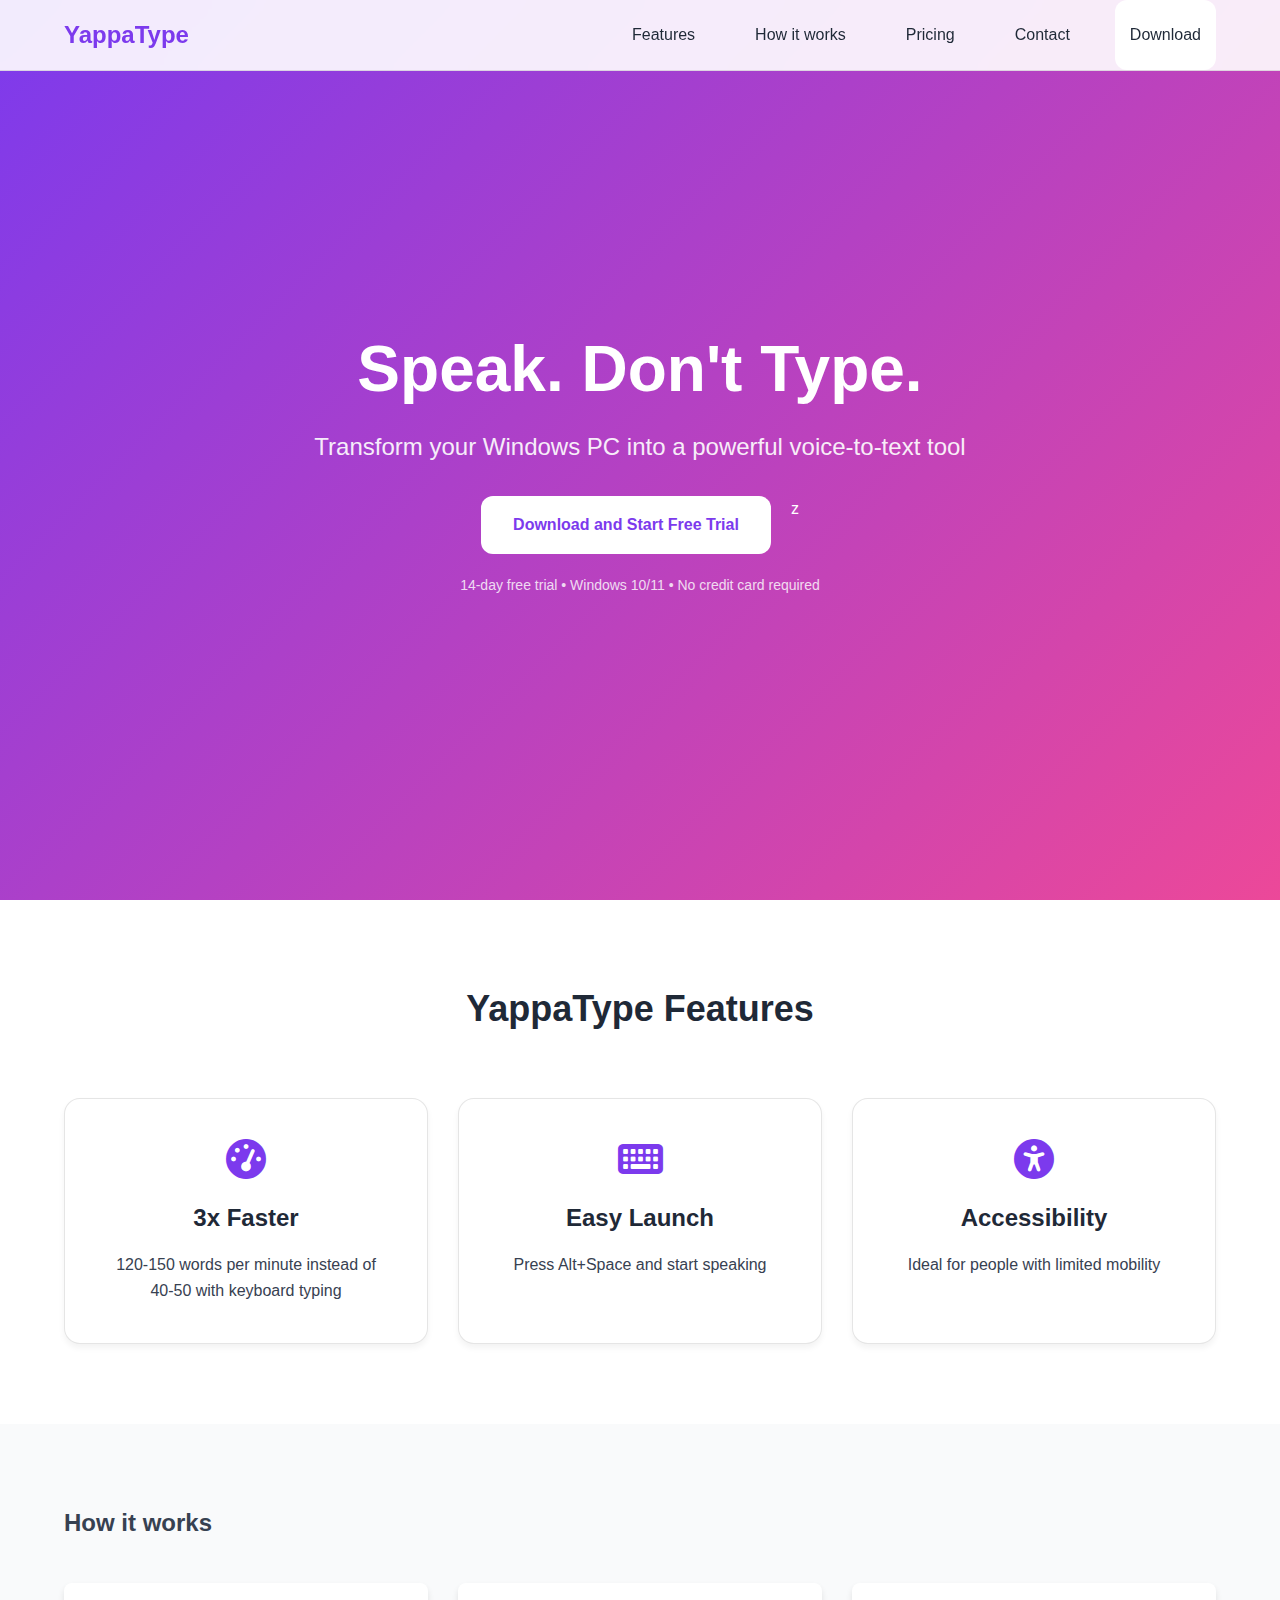
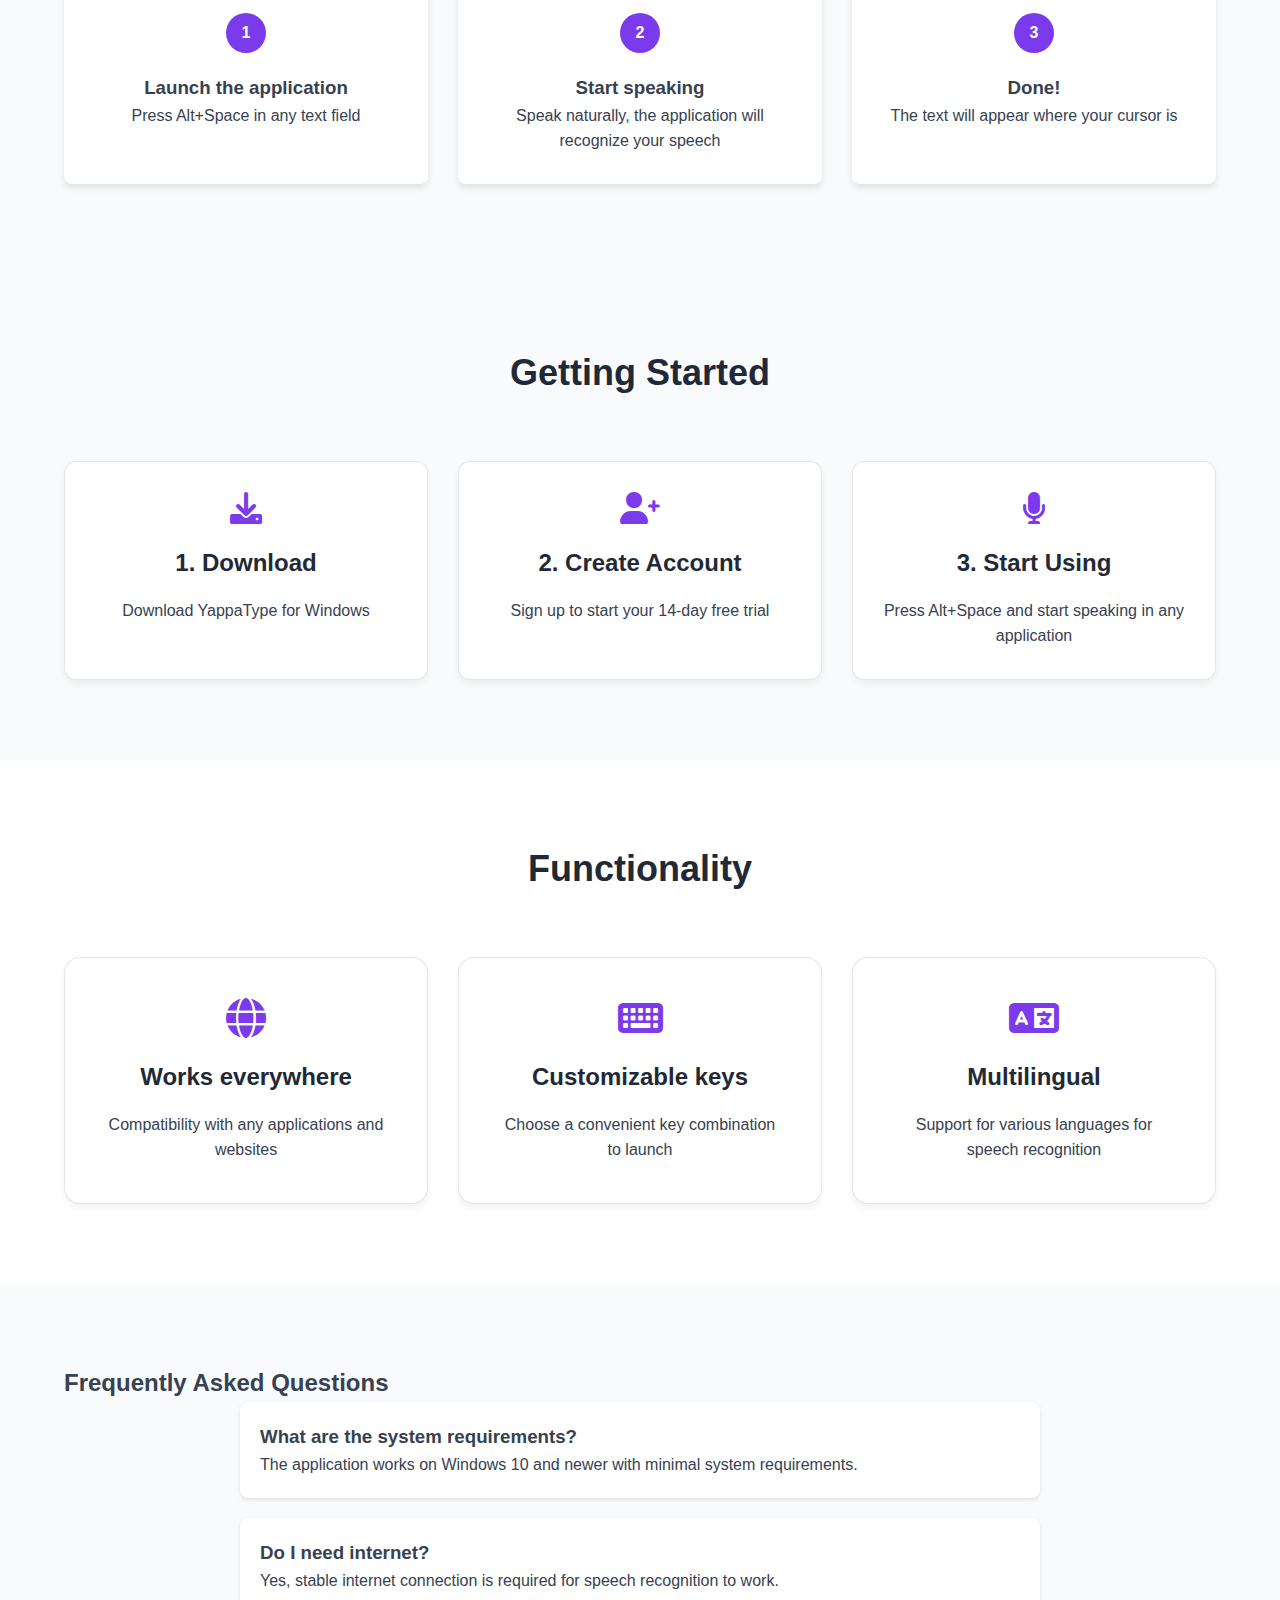
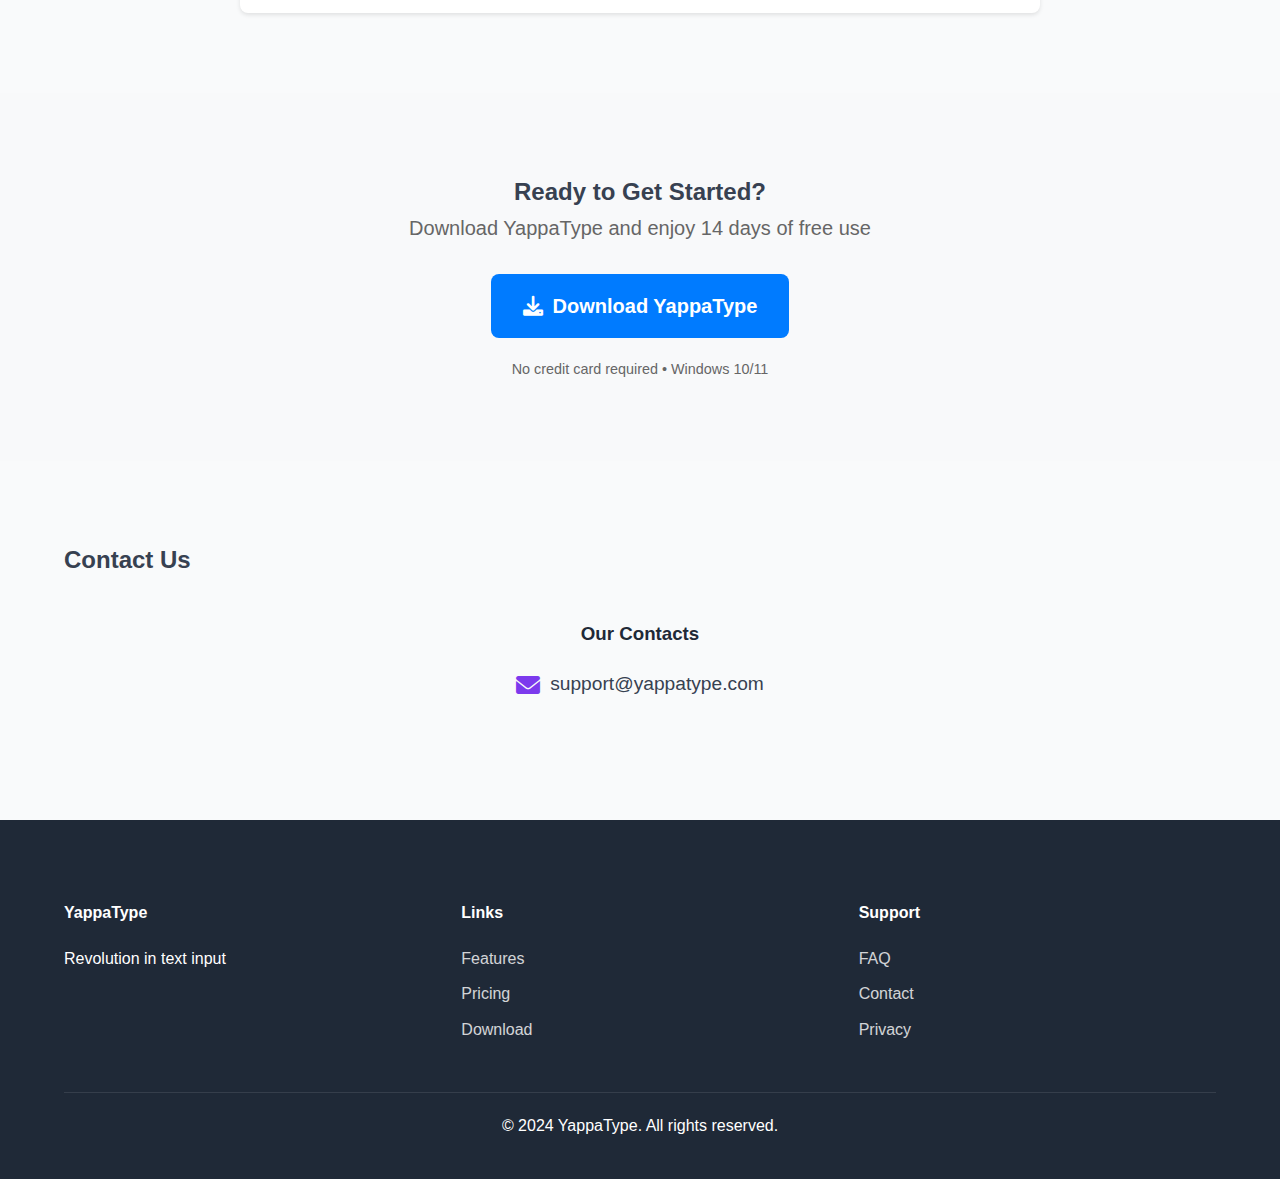
==== index.html @ 6f24e0cc "Добавил форму от mail chimp" ====
<!DOCTYPE html>
<html lang="ru">
<head>
    <meta charset="UTF-8">
    <meta name="viewport" content="width=device-width, initial-scale=1.0">
    <title>YappaType - Voice Text Input</title>
    <!-- Google tag (gtag.js) -->
    <script async src="https://www.googletagmanager.com/gtag/js?id=G-8GGR6K7P19"></script>
    <script>
        window.dataLayer = window.dataLayer || [];
        function gtag(){dataLayer.push(arguments);}
        gtag('js', new Date());

        gtag('config', 'G-8GGR6K7P19');
    </script>
    <!-- Mailchimp script -->
    <script id="mcjs">!function(c,h,i,m,p){m=c.createElement(h),p=c.getElementsByTagName(h)[0],m.async=1,m.src=i,p.parentNode.insertBefore(m,p)}(document,"script","https://chimpstatic.com/mcjs-connected/js/users/4c0f4b8046c5442b2335c4db5/1e502bd6ca6604b27fe45645d.js");</script>
    <link rel="stylesheet" href="styles/main.css">
    <link rel="stylesheet" href="https://cdnjs.cloudflare.com/ajax/libs/font-awesome/6.0.0/css/all.min.css">
</head>
<body>
    <!-- Навигация -->
    <nav class="navbar">
        <div class="container">
            <div class="logo">YappaType</div>
            <ul class="nav-links">
                <li><a href="#features">Features</a></li>
                <li><a href="#how-it-works">How it works</a></li>
                <li><a href="#pricing">Pricing</a></li>
                <li><a href="#contact">Contact</a></li>
                <li><a href="#download" class="btn-primary nav-download">Download</a></li>
            </ul>
        </div>
    </nav>

    <!-- Главный экран -->
    <header class="hero">
        <div class="container">
            <div class="hero-content">
                <h1>Speak. Don't Type.</h1>
                <p class="hero-subtitle">Transform your Windows PC into a powerful voice-to-text tool</p>
                <div class="hero-buttons">
                    <a href="#download" class="btn-primary">Download and Start Free Trial</a>z
                </div>
                <p class="hero-note">14-day free trial • Windows 10/11 • No credit card required</p>
            </div>
        </div>
    </header>

    <!-- Секция преимуществ -->
    <section id="features" class="features">
        <div class="container">
            <h2>YappaType Features</h2>
            <div class="features-grid">
                <div class="feature-card">
                    <i class="fas fa-tachometer-alt"></i>
                    <h3>3x Faster</h3>
                    <p>120-150 words per minute instead of 40-50 with keyboard typing</p>
                </div>
                <div class="feature-card">
                    <i class="fas fa-keyboard"></i>
                    <h3>Easy Launch</h3>
                    <p>Press Alt+Space and start speaking</p>
                </div>
                <div class="feature-card">
                    <i class="fas fa-universal-access"></i>
                    <h3>Accessibility</h3>
                    <p>Ideal for people with limited mobility</p>
                </div>
            </div>
        </div>
    </section>

    <!-- Как это работает -->
    <section id="how-it-works" class="how-it-works">
        <div class="container">
            <h2>How it works</h2>
            <div class="steps-container">
                <div class="step">
                    <div class="step-number">1</div>
                    <h3>Launch the application</h3>
                    <p>Press Alt+Space in any text field</p>
                </div>
                <div class="step">
                    <div class="step-number">2</div>
                    <h3>Start speaking</h3>
                    <p>Speak naturally, the application will recognize your speech</p>
                </div>
                <div class="step">
                    <div class="step-number">3</div>
                    <h3>Done!</h3>
                    <p>The text will appear where your cursor is</p>
                </div>
            </div>
        </div>
    </section>

    <!-- Добавляем после секции How it works -->
    <section id="installation" class="installation">
        <div class="container">
            <h2>Getting Started</h2>
            <div class="installation-steps">
                <div class="installation-step">
                    <i class="fas fa-download"></i>
                    <h3>1. Download</h3>
                    <p>Download YappaType for Windows</p>
                </div>
                <div class="installation-step">
                    <i class="fas fa-user-plus"></i>
                    <h3>2. Create Account</h3>
                    <p>Sign up to start your 14-day free trial</p>
                </div>
                <div class="installation-step">
                    <i class="fas fa-microphone"></i>
                    <h3>3. Start Using</h3>
                    <p>Press Alt+Space and start speaking in any application</p>
                </div>
            </div>
        </div>
    </section>

    <!-- Функциональность -->
    <section id="functionality" class="functionality">
        <div class="container">
            <h2>Functionality</h2>
            <div class="features-grid">
                <div class="feature-card">
                    <i class="fas fa-globe"></i>
                    <h3>Works everywhere</h3>
                    <p>Compatibility with any applications and websites</p>
                </div>
                <div class="feature-card">
                    <i class="fas fa-keyboard"></i>
                    <h3>Customizable keys</h3>
                    <p>Choose a convenient key combination to launch</p>
                </div>
                <div class="feature-card">
                    <i class="fas fa-language"></i>
                    <h3>Multilingual</h3>
                    <p>Support for various languages for speech recognition</p>
                </div>
            </div>
        </div>
    </section>

    <!-- FAQ -->
    <section id="faq" class="faq">
        <div class="container">
            <h2>Frequently Asked Questions</h2>
            <div class="faq-grid">
                <div class="faq-item">
                    <h3>What are the system requirements?</h3>
                    <p>The application works on Windows 10 and newer with minimal system requirements.</p>
                </div>
                <div class="faq-item">
                    <h3>Do I need internet?</h3>
                    <p>Yes, stable internet connection is required for speech recognition to work.</p>
                </div>
                <!-- Добавьте больше вопросов -->
            </div>
        </div>
    </section>

    <!-- Убираем секцию pricing и заменяем на download -->
    <section id="download" class="download">
        <div class="container">
            <h2>Ready to Get Started?</h2>
            <div class="download-content">
                <p class="download-description">Download YappaType and enjoy 14 days of free use</p>
                <a href="#download" class="btn-download">
                    <i class="fas fa-download"></i>
                    Download YappaType
                </a>
                <p class="download-note">No credit card required • Windows 10/11</p>
            </div>
        </div>
    </section>

    <!-- Контакты -->
    <section id="contact" class="contact">
        <div class="container">
            <h2>Contact Us</h2>
                <div class="contact-info">
                    <h3>Our Contacts</h3>
                    <p><i class="fas fa-envelope"></i> support@yappatype.com</p>
            </div>
        </div>
    </section>

    <!-- Footer -->
    <footer class="footer">
        <div class="container">
            <div class="footer-grid">
                <div class="footer-col">
                    <h4>YappaType</h4>
                    <p>Revolution in text input</p>
                </div>
                <div class="footer-col">
                    <h4>Links</h4>
                    <ul>
                        <li><a href="#features">Features</a></li>
                        <li><a href="#pricing">Pricing</a></li>
                        <li><a href="#download">Download</a></li>
                    </ul>
                </div>
                <div class="footer-col">
                    <h4>Support</h4>
                    <ul>
                        <li><a href="#faq">FAQ</a></li>
                        <li><a href="#contact">Contact</a></li>
                        <li><a href="#privacy">Privacy</a></li>
                    </ul>
                </div>
            </div>
            <div class="footer-bottom">
                <p>&copy; 2024 YappaType. All rights reserved.</p>
            </div>
        </div>
    </footer>

    <!-- Добавляем перед закрывающим тегом body -->
    <script src="js/main.js"></script>
</body>
</html>
---- styles/main.css ----
:root {
    --primary-color: #7C3AED;
    --secondary-color: #1F2937;
    --accent-color: #EC4899;
    --text-color: #374151;
    --light-gray: #F9FAFB;
    --white: #FFFFFF;
    --gradient: linear-gradient(135deg, #7C3AED 0%, #EC4899 100%);
}

* {
    margin: 0;
    padding: 0;
    box-sizing: border-box;
}

body {
    font-family: 'Inter', sans-serif;
    line-height: 1.6;
    color: var(--text-color);
    overflow-x: hidden;
    width: 100%;
    max-width: 100%;
    margin: 0;
    padding: 0;
}

.container {
    max-width: 1200px;
    margin: 0 auto;
    padding: 0 24px;
}

/* Навигация */
.navbar {
    background: rgba(255, 255, 255, 0.9);
    backdrop-filter: blur(10px);
    border-bottom: 1px solid rgba(0,0,0,0.1);
    position: fixed;
    width: 100%;
    top: 0;
    z-index: 1000;
}

.navbar .container {
    display: flex;
    justify-content: space-between;
    align-items: center;
    height: 70px;
}

.logo {
    font-size: 24px;
    font-weight: bold;
    color: var(--primary-color);
}

.nav-links {
    display: flex;
    list-style: none;
    gap: 30px;
}

.nav-links a {
    text-decoration: none;
    color: var(--secondary-color);
    font-weight: 500;
    transition: color 0.3s ease;
    display: flex;
    align-items: center;
    height: 70px;
    padding: 0 15px;
}

.nav-links a:hover {
    color: var(--primary-color);
}

/* Главный экран */
.hero {
    padding: 0;
    min-height: 100vh;
    display: flex;
    align-items: center;
    justify-content: center;
    background: var(--gradient);
    color: var(--white);
    position: relative;
    overflow: hidden;
    width: 100%;
}

.hero::before {
    content: '';
    position: absolute;
    top: 0;
    left: 0;
    right: 0;
    bottom: 0;
    background: url('pattern.svg') repeat;
    opacity: 0.1;
}

.hero .container {
    display: flex;
    flex-direction: column;
    align-items: center;
    justify-content: center;
    text-align: center;
    max-width: 800px;
    height: 100vh;
    padding-top: 70px;
}

.hero-content {
    width: 100%;
    margin-bottom: 40px;
}

.hero-content h1 {
    font-size: 64px;
    line-height: 1.1;
    margin-bottom: 24px;
    font-weight: 800;
    color: var(--white);
}

.hero-subtitle {
    font-size: 24px;
    color: var(--white);
    margin-bottom: 30px;
    opacity: 0.9;
}

.hero-image {
    display: none;
}

.hero-buttons {
    display: flex;
    justify-content: center;
    gap: 20px;
}

/* Кнопки */
.btn-primary, .btn-secondary {
    display: inline-block;
    padding: 12px 24px;
    border-radius: 6px;
    text-decoration: none;
    font-weight: 600;
    transition: transform 0.3s ease;
}

.btn-primary {
    background: var(--white);
    color: var(--primary-color);
    padding: 16px 32px;
    border-radius: 12px;
    font-weight: 600;
    transition: all 0.3s ease;
    border: none;
}

.btn-secondary {
    background: var(--white);
    color: var(--primary-color);
    border: 2px solid var(--primary-color);
}

.btn-primary:hover, .btn-secondary:hover {
    transform: translateY(-2px);
    box-shadow: 0 8px 16px rgba(255, 255, 255, 0.2);
}

/* Общие стили для секций с иконками */
.features,
.functionality,
.installation {
    padding: 80px 0;
    background: var(--white);
}

.features h2,
.functionality h2,
.installation h2 {
    text-align: center;
    font-size: 36px;
    margin-bottom: 60px;
    color: var(--secondary-color);
}

/* Общие стили для сеток с карточками */
.features-grid,
.installation-steps {
    display: grid;
    grid-template-columns: repeat(auto-fit, minmax(300px, 1fr));
    gap: 30px;
}

/* Общие стили для карточек */
.feature-card,
.installation-step {
    padding: 40px;
    background: var(--white);
    border-radius: 16px;
    box-shadow: 0 4px 6px rgba(0,0,0,0.05);
    transition: all 0.3s ease;
    border: 1px solid rgba(0,0,0,0.1);
    text-align: center;
}

.feature-card:hover,
.installation-step:hover {
    transform: translateY(-5px);
    box-shadow: 0 12px 24px rgba(0,0,0,0.1);
}

/* Общие стили для иконок */
.feature-card i,
.installation-step i {
    font-size: 40px;
    color: var(--primary-color);
    margin-bottom: 20px;
}

/* Общие стили для заголовков в карточках */
.feature-card h3,
.installation-step h3 {
    font-size: 24px;
    margin-bottom: 15px;
    color: var(--secondary-color);
}

/* Общие стили для текста в карточках */
.feature-card p,
.installation-step p {
    color: var(--text-color);
    line-height: 1.6;
}

/* Как это работает */
.how-it-works {
    padding: 80px 0;
    background: var(--light-gray);
}

.steps-container {
    display: grid;
    grid-template-columns: repeat(auto-fit, minmax(250px, 1fr));
    gap: 30px;
    margin-top: 40px;
}

.step {
    text-align: center;
    padding: 30px;
    background: var(--white);
    border-radius: 8px;
    box-shadow: 0 4px 6px rgba(0,0,0,0.1);
}

.step-number {
    width: 40px;
    height: 40px;
    background: var(--primary-color);
    color: var(--white);
    border-radius: 50%;
    display: flex;
    align-items: center;
    justify-content: center;
    margin: 0 auto 20px;
    font-weight: bold;
}

/* Отзывы */
.testimonials {
    padding: 80px 0;
    background: var(--white);
}

.testimonials-grid {
    display: grid;
    grid-template-columns: repeat(auto-fit, minmax(300px, 1fr));
    gap: 30px;
}

.testimonial-card {
    padding: 30px;
    background: var(--light-gray);
    border-radius: 8px;
    position: relative;
}

.quote {
    font-size: 60px;
    color: var(--primary-color);
    position: absolute;
    top: 10px;
    left: 20px;
    opacity: 0.2;
}

.author {
    display: flex;
    align-items: center;
    margin-top: 20px;
}

.author img {
    width: 50px;
    height: 50px;
    border-radius: 50%;
    margin-right: 15px;
}

/* FAQ */
.faq {
    padding: 80px 0;
    background: var(--light-gray);
}

.faq-grid {
    display: grid;
    gap: 20px;
    max-width: 800px;
    margin: 0 auto;
}

.faq-item {
    background: var(--white);
    padding: 20px;
    border-radius: 8px;
    box-shadow: 0 2px 4px rgba(0,0,0,0.1);
}

/* Цены */
.pricing {
    padding: 80px 0;
    background: var(--white);
}

.pricing-grid {
    display: grid;
    grid-template-columns: repeat(auto-fit, minmax(300px, 1fr));
    gap: 30px;
    margin-top: 40px;
}

.pricing-single {
    max-width: 500px;
    margin: 0 auto;
    padding: 20px;
}

.pricing-card {
    position: relative;
    background: var(--white);
    border-radius: 16px;
    padding: 48px;
    border: 1px solid rgba(0,0,0,0.1);
    display: flex;
    flex-direction: column;
    align-items: center;
    text-align: center;
}

.trial-badge {
    position: absolute;
    top: -15px;
    left: 50%;
    transform: translateX(-50%);
    background: var(--accent-color);
    color: white;
    padding: 8px 16px;
    border-radius: 20px;
    font-weight: 600;
    font-size: 14px;
    white-space: nowrap;
}

.trial-note {
    margin-top: 15px;
    font-size: 14px;
    color: var(--text-color);
    opacity: 0.8;
}

.pricing-card ul {
    list-style: none;
    margin: 20px 0;
    padding: 0;
    text-align: left;
    width: 100%;
}

.pricing-card ul li {
    margin-bottom: 15px;
    display: flex;
    align-items: center;
    gap: 10px;
}

.pricing-card ul li i {
    color: var(--primary-color);
}

.pricing-card.featured ul li i {
    color: var(--white);
}

.price {
    font-size: 48px;
    font-weight: bold;
    color: var(--primary-color);
    margin: 20px 0;
    display: flex;
    align-items: flex-start;
    gap: 4px;
}

.price span {
    font-size: 20px;
    opacity: 0.8;
}

.pricing-card.featured .price {
    color: var(--white);
}

/* Контакты */
.contact {
    padding: 80px 0;
    background: var(--light-gray);
}

.contact-info {
    text-align: center;
    padding: 40px;
    max-width: 600px;
    margin: 0 auto;
}

.contact-info h3 {
    margin-bottom: 20px;
    color: var(--secondary-color);
}

.contact-info p {
    display: flex;
    align-items: center;
    justify-content: center;
    gap: 10px;
    font-size: 1.2rem;
}

.contact-info i {
    color: var(--primary-color);
    font-size: 24px;
}

/* Footer */
.footer {
    background: var(--secondary-color);
    color: var(--white);
    padding: 80px 0 40px;
}

.footer-grid {
    display: grid;
    grid-template-columns: repeat(auto-fit, minmax(200px, 1fr));
    gap: 40px;
    margin-bottom: 40px;
}

.footer-col h4 {
    margin-bottom: 20px;
}

.footer-col ul {
    list-style: none;
}

.footer-col ul li {
    margin-bottom: 10px;
}

.footer-col a {
    color: var(--white);
    text-decoration: none;
    opacity: 0.8;
    transition: opacity 0.3s ease;
}

.footer-col a:hover {
    opacity: 1;
}

.footer-bottom {
    text-align: center;
    padding-top: 20px;
    border-top: 1px solid rgba(255,255,255,0.1);
}

/* Медиа запросы для адаптивности */
@media (max-width: 768px) {
    .nav-links {
        display: none;
    }
    
    .hero .container {
        grid-template-columns: 1fr;
        text-align: center;
    }
    
    .contact-grid {
        grid-template-columns: 1fr;
    }
} 

/* Добавляем стили для модального окна */
.modal {
    display: none;
    position: fixed;
    top: 0;
    left: 0;
    width: 100%;
    height: 100%;
    background: rgba(0, 0, 0, 0.8);
    justify-content: center;
    align-items: center;
    z-index: 1100;
}

.modal-content {
    background: var(--white);
    padding: 20px;
    border-radius: 12px;
    position: relative;
    width: 90%;
    max-width: 800px;
}

.video-container {
    position: relative;
    padding-bottom: 56.25%; /* 16:9 */
    height: 0;
    overflow: hidden;
}

.video-container iframe {
    position: absolute;
    top: 0;
    left: 0;
    width: 100%;
    height: 100%;
}

.close-modal {
    position: absolute;
    right: 10px;
    top: 5px;
    font-size: 30px;
    cursor: pointer;
    color: var(--text-color);
}

/* Обновляем стили для кнопки демо */
.btn-demo {
    background: rgba(255, 255, 255, 0.1);
    border: 2px solid var(--white);
    color: var(--white);
}

.btn-demo:hover {
    background: var(--white);
    color: var(--primary-color);
}

/* Добавляем новую секцию для процесса установки */
.installation {
    padding: 80px 0;
    background: var(--light-gray);
}

.installation-steps {
    display: grid;
    grid-template-columns: repeat(auto-fit, minmax(250px, 1fr));
    gap: 30px;
    margin-top: 40px;
}

.installation-step {
    background: var(--white);
    padding: 30px;
    border-radius: 12px;
    text-align: center;
    box-shadow: 0 4px 6px rgba(0,0,0,0.05);
}

.installation-step i {
    font-size: 32px;
    color: var(--primary-color);
    margin-bottom: 20px;
}

.hero-note {
    margin-top: 20px;
    font-size: 14px;
    opacity: 0.8;
    color: var(--white);
}

.download {
    padding: 80px 0;
    text-align: center;
    background-color: #f8f9fa;
}

.download-content {
    max-width: 600px;
    margin: 0 auto;
}

.download-description {
    font-size: 1.25rem;
    margin-bottom: 30px;
    color: #666;
}

.btn-download {
    display: inline-flex;
    align-items: center;
    gap: 10px;
    padding: 16px 32px;
    font-size: 1.25rem;
    font-weight: 600;
    color: #fff;
    background-color: #007bff;
    border-radius: 8px;
    text-decoration: none;
    transition: background-color 0.3s ease;
}

.btn-download:hover {
    background-color: #0056b3;
}

.download-note {
    margin-top: 20px;
    color: #666;
    font-size: 0.9rem;
}
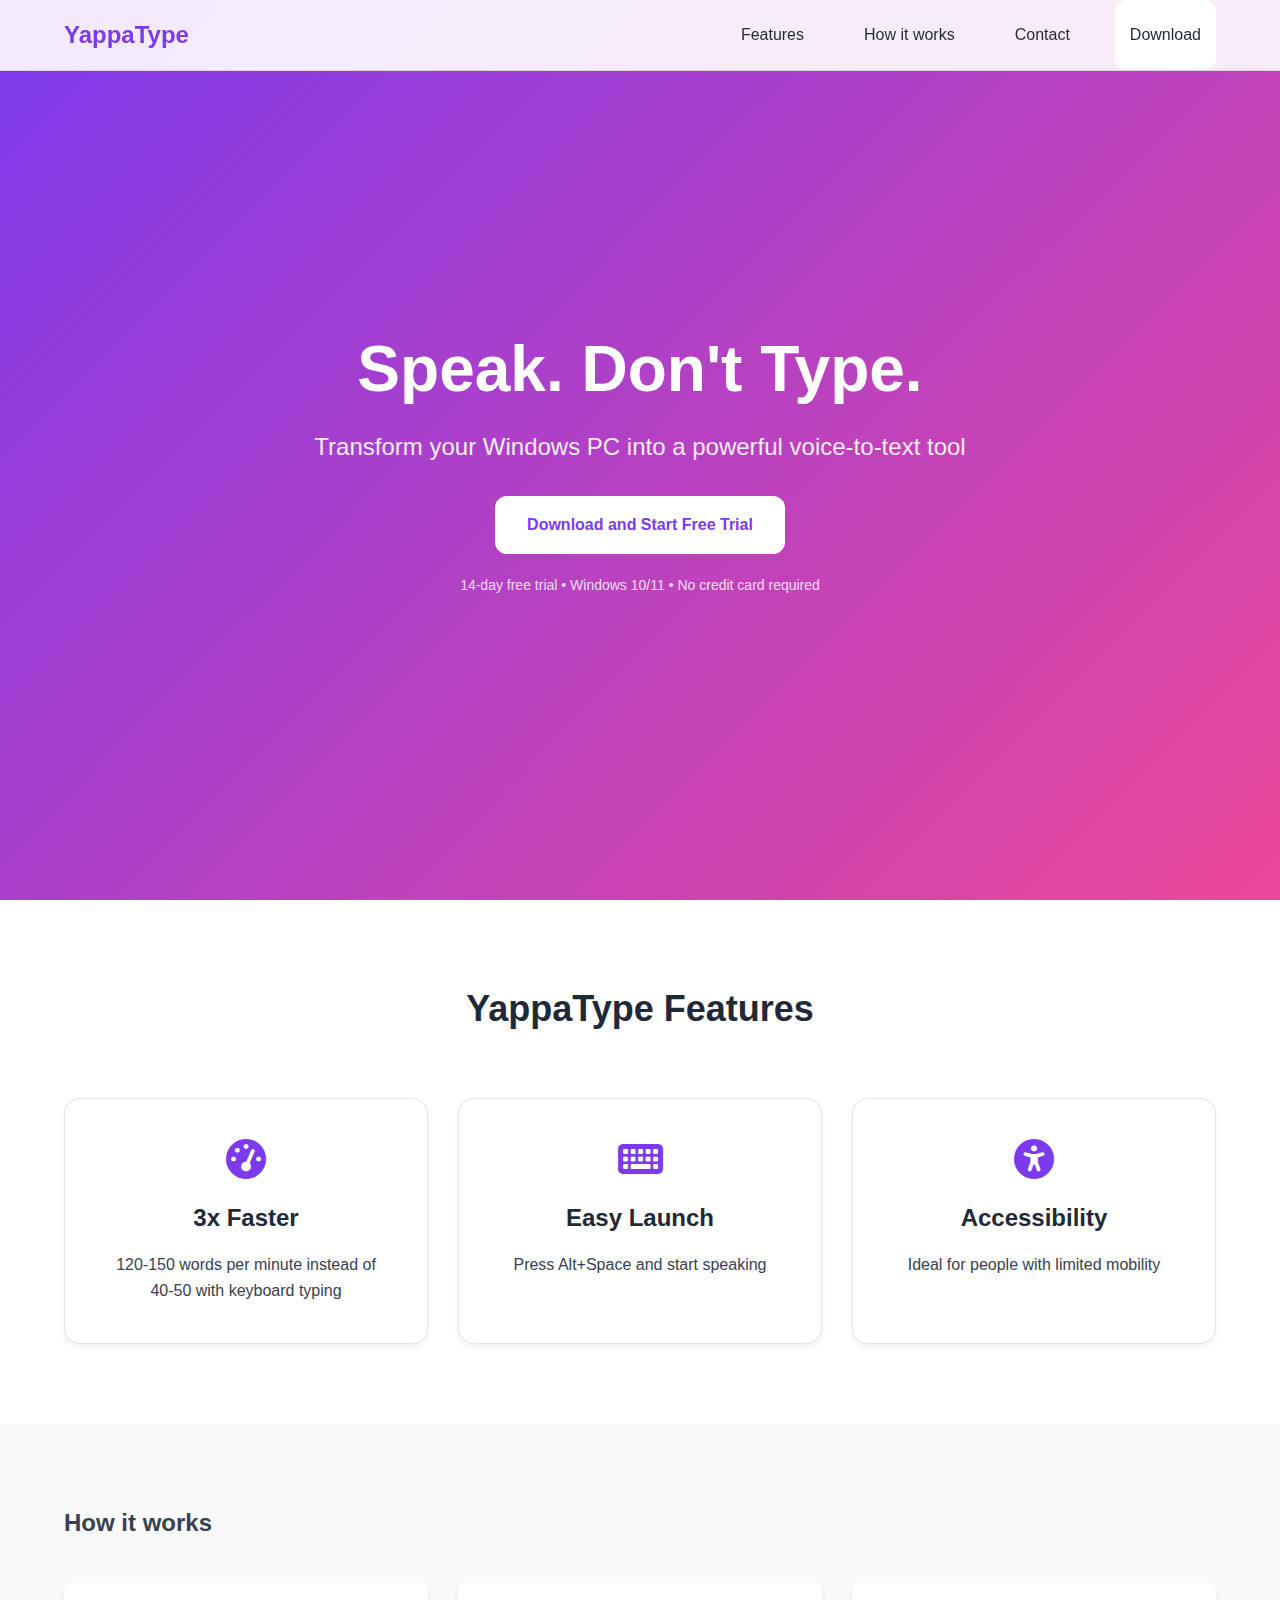
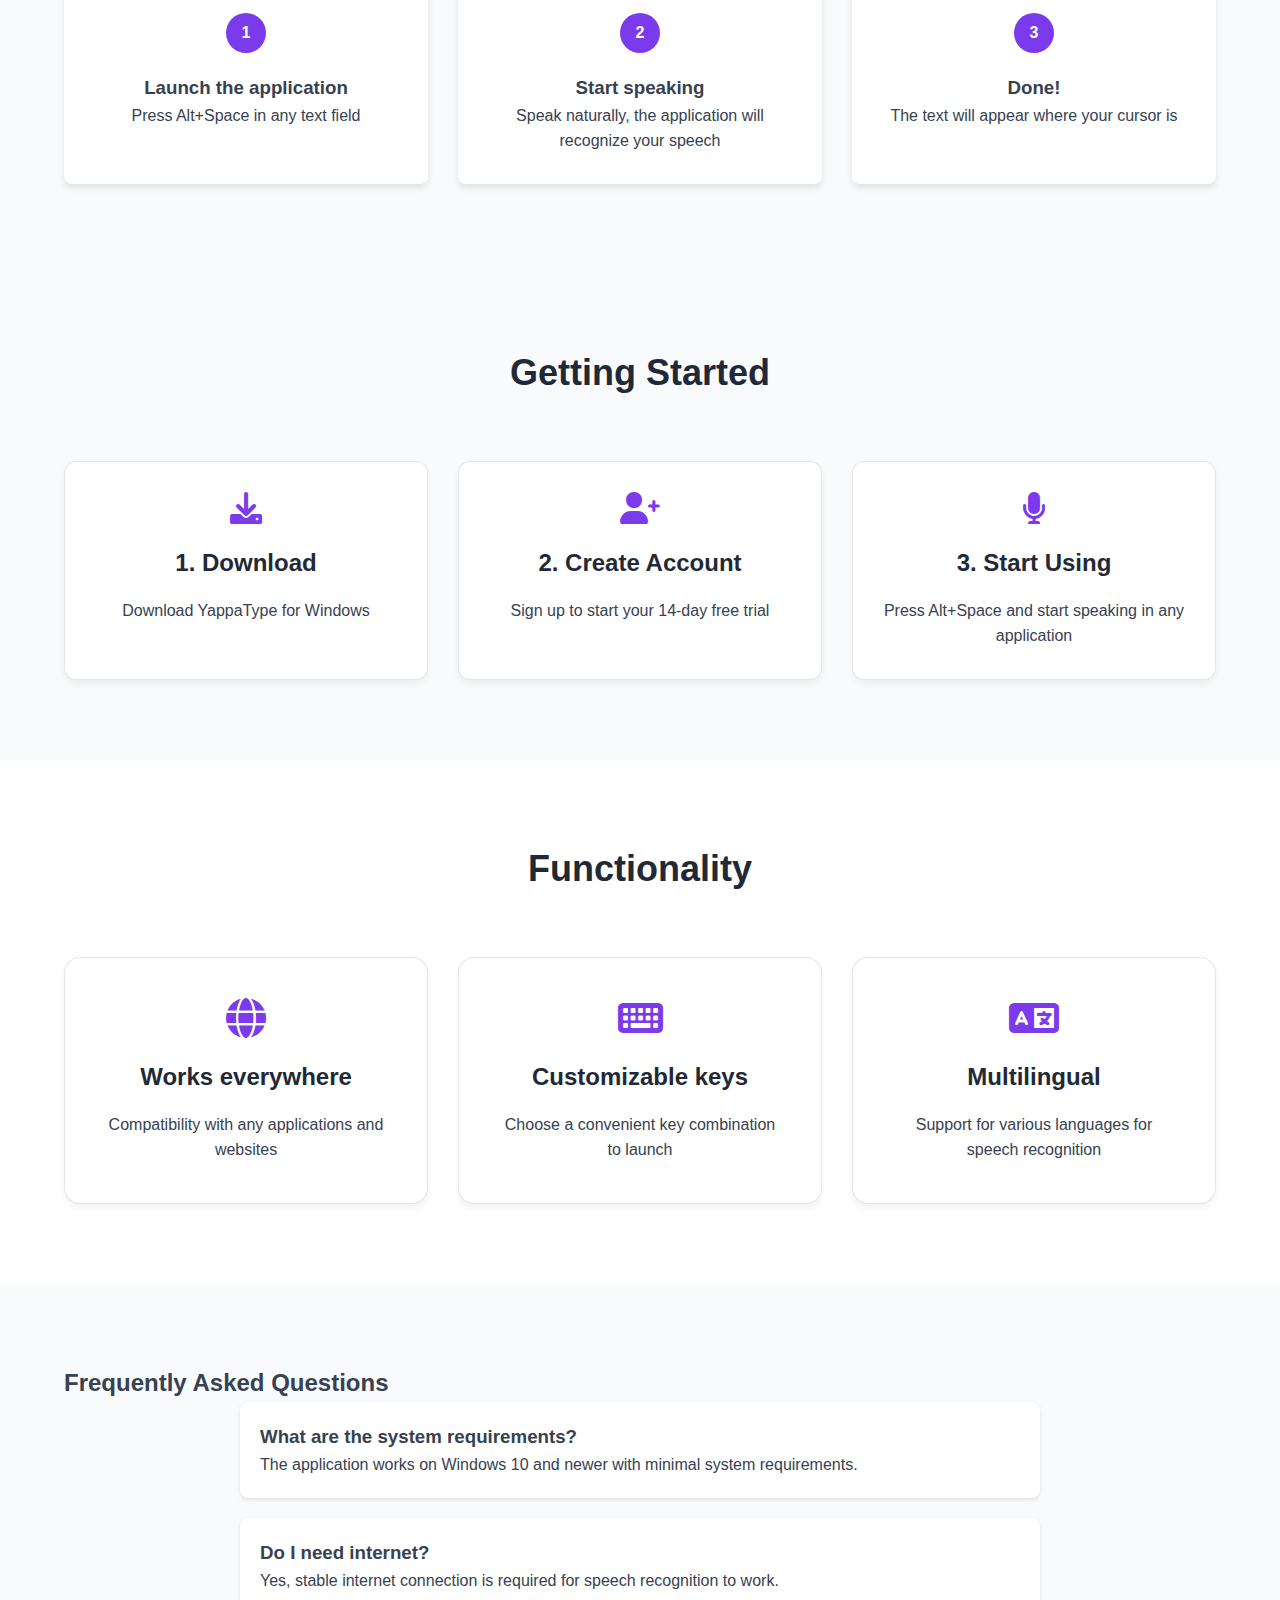
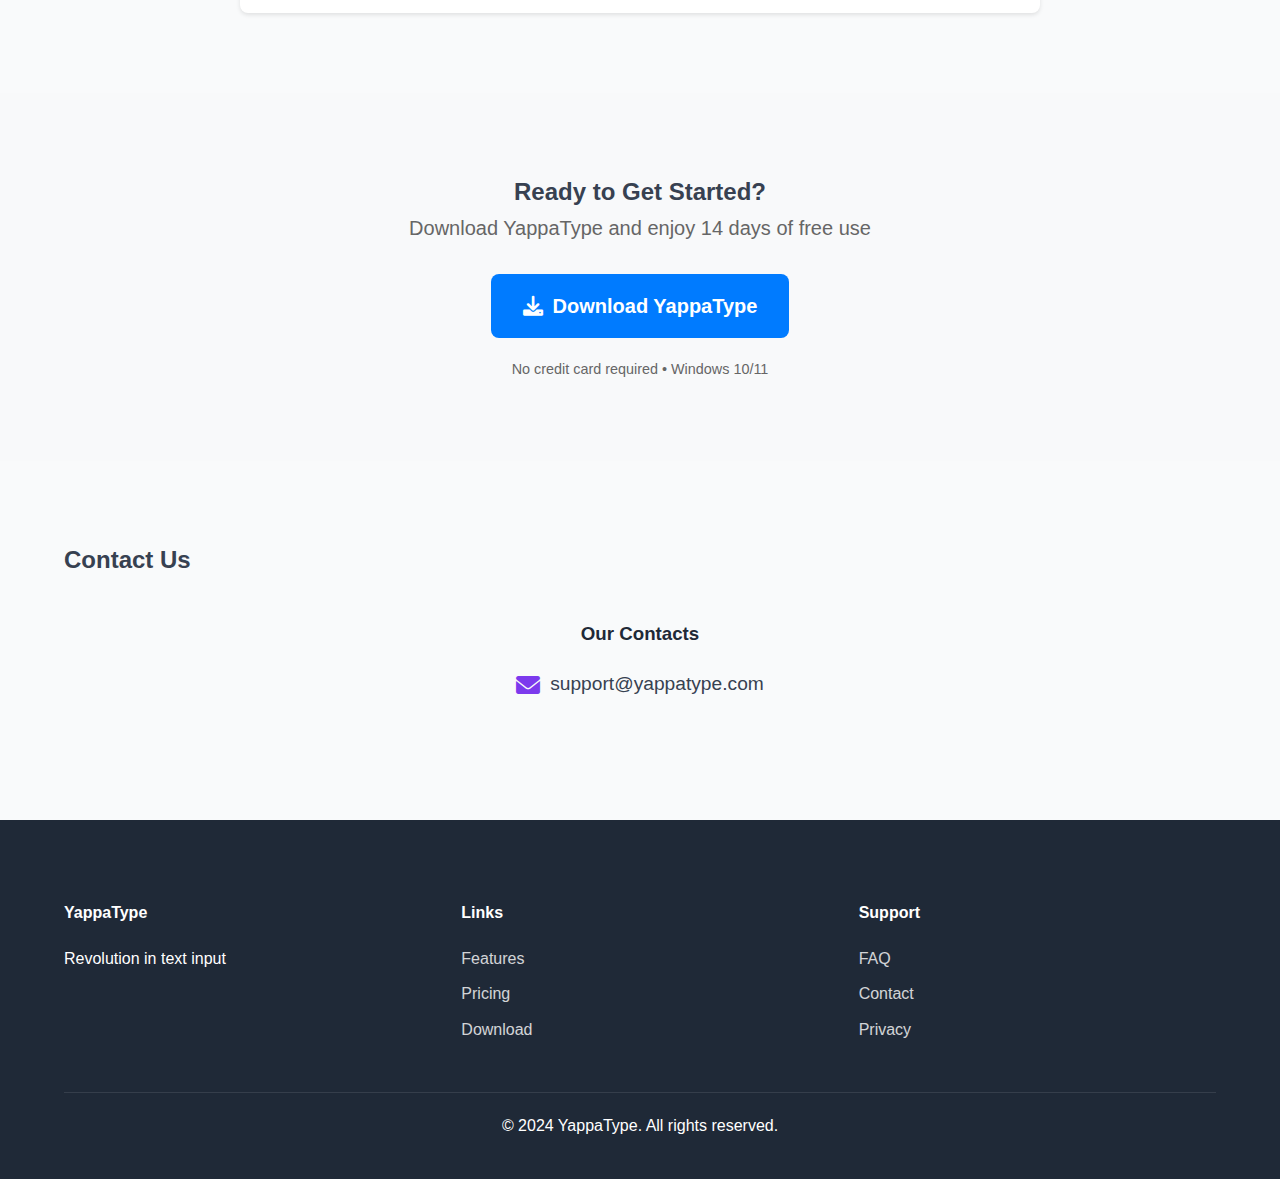
==== commit 85df5713: "Убрал ссылку из кнопок сделал явное срабатывание функции при нажатии на кнопку через новый класс" ====
--- a/index.html
+++ b/index.html
@@ -26,9 +26,8 @@
             <ul class="nav-links">
                 <li><a href="#features">Features</a></li>
                 <li><a href="#how-it-works">How it works</a></li>
-                <li><a href="#pricing">Pricing</a></li>
                 <li><a href="#contact">Contact</a></li>
-                <li><a href="#download" class="btn-primary nav-download">Download</a></li>
+                <li><a class="btn-primary mailchimp-trigger">Download</a></li>
             </ul>
         </div>
     </nav>
@@ -40,7 +39,7 @@
                 <h1>Speak. Don't Type.</h1>
                 <p class="hero-subtitle">Transform your Windows PC into a powerful voice-to-text tool</p>
                 <div class="hero-buttons">
-                    <a href="#download" class="btn-primary">Download and Start Free Trial</a>z
+                    <a class="btn-primary mailchimp-trigger">Download and Start Free Trial</a>
                 </div>
                 <p class="hero-note">14-day free trial • Windows 10/11 • No credit card required</p>
             </div>
@@ -167,7 +166,7 @@
             <h2>Ready to Get Started?</h2>
             <div class="download-content">
                 <p class="download-description">Download YappaType and enjoy 14 days of free use</p>
-                <a href="#download" class="btn-download">
+                <a class="btn-download mailchimp-trigger">
                     <i class="fas fa-download"></i>
                     Download YappaType
                 </a>
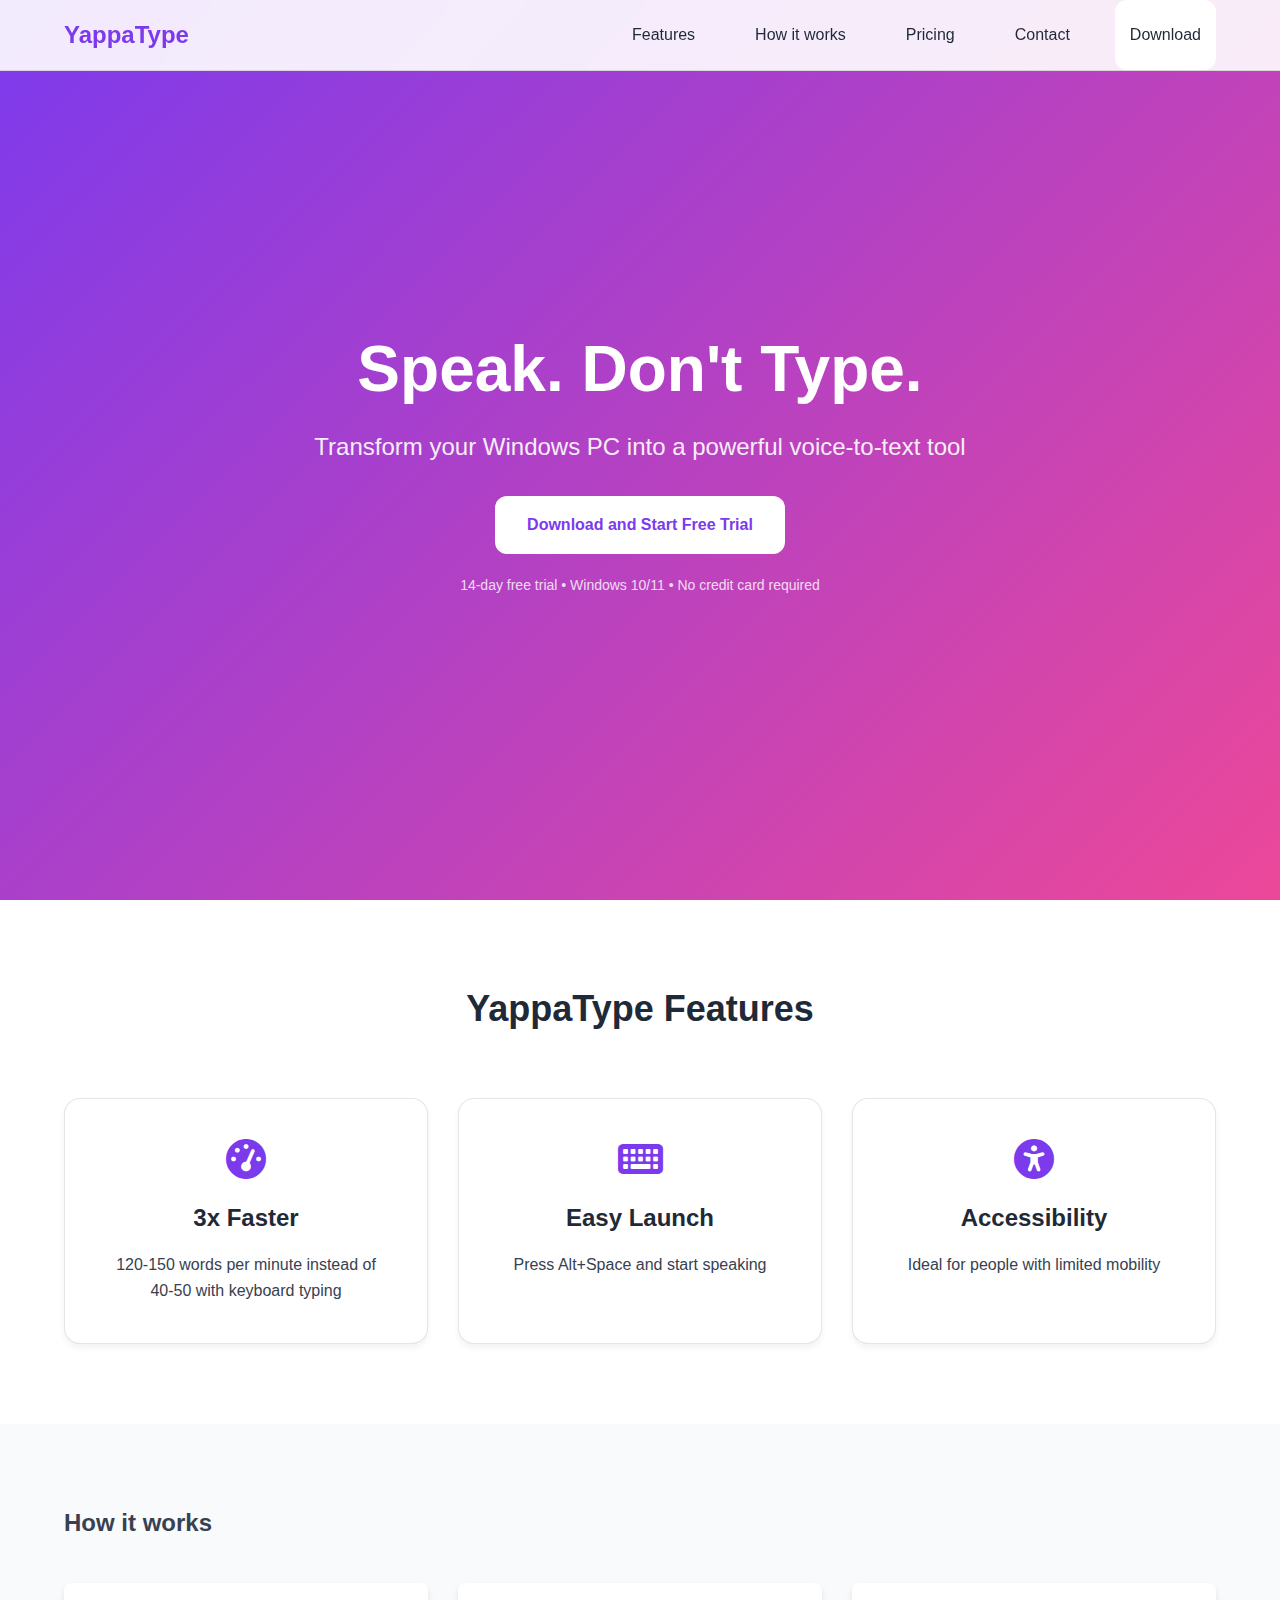
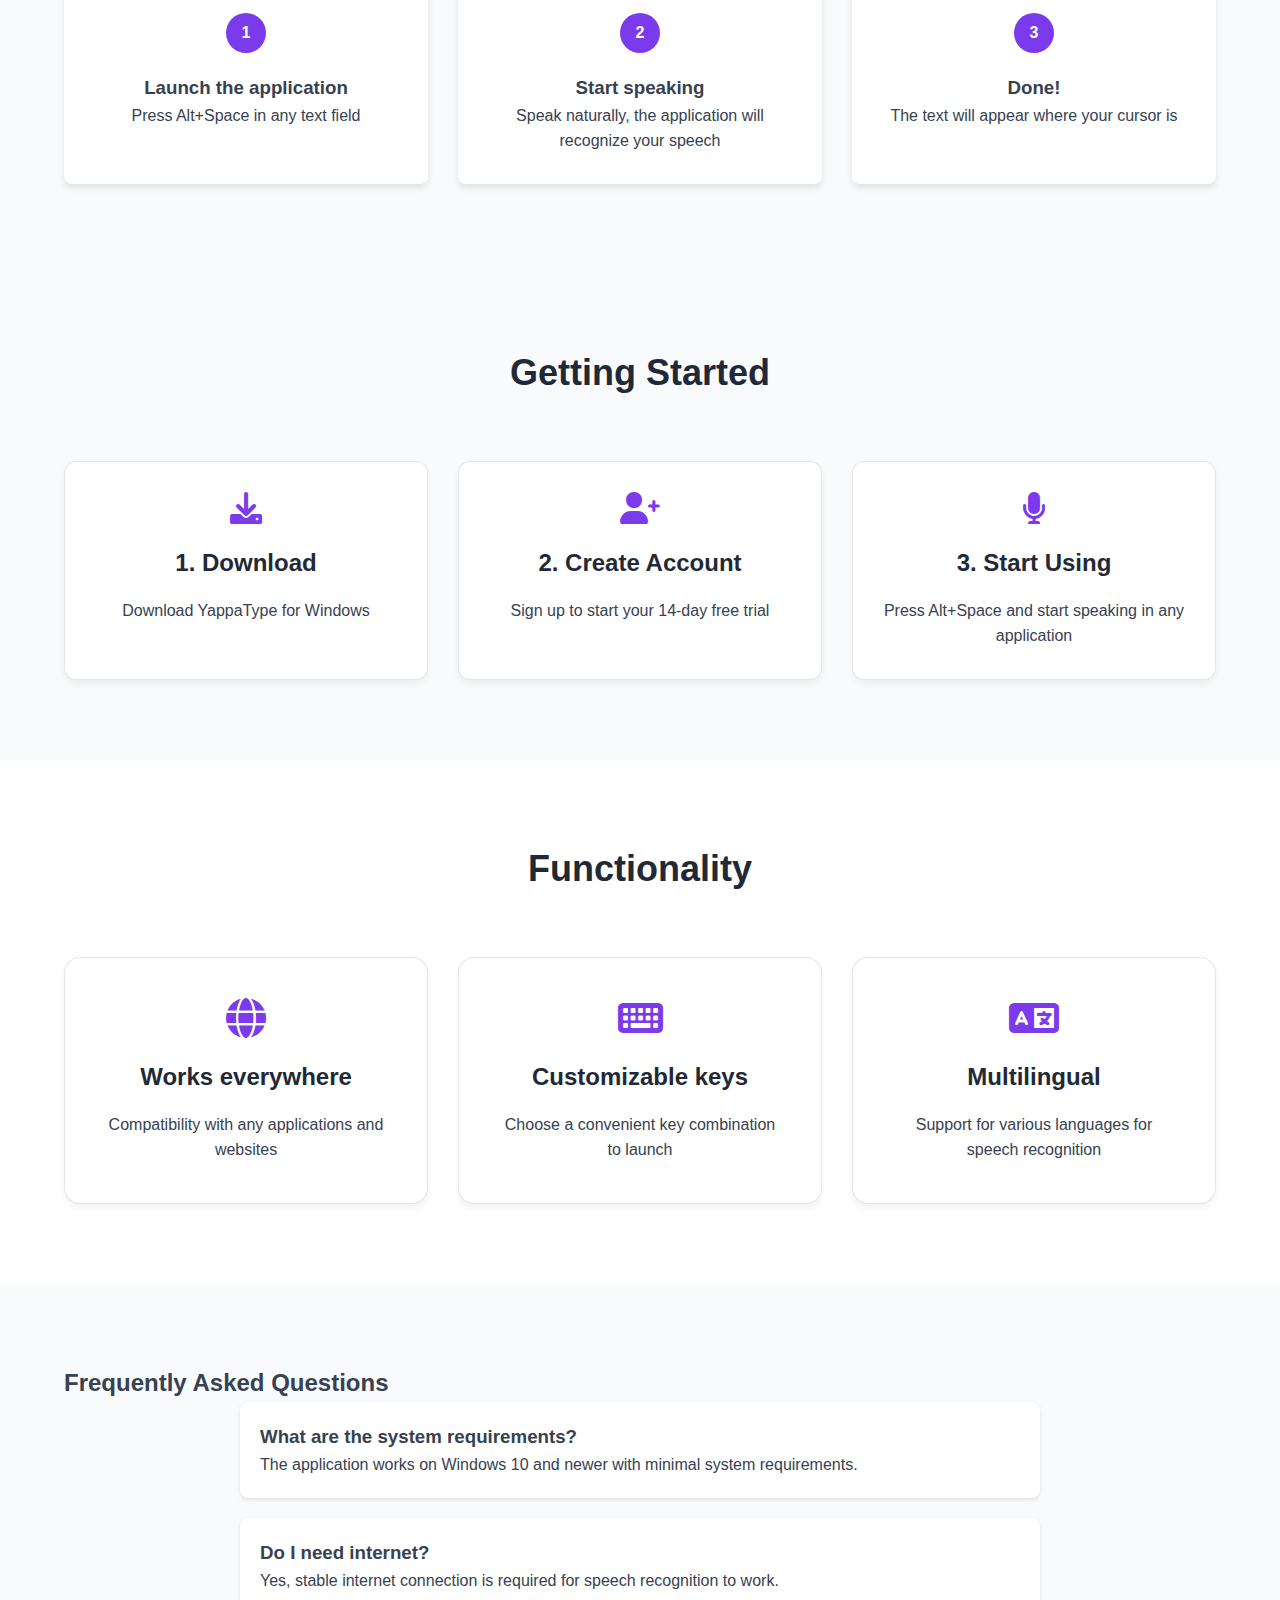
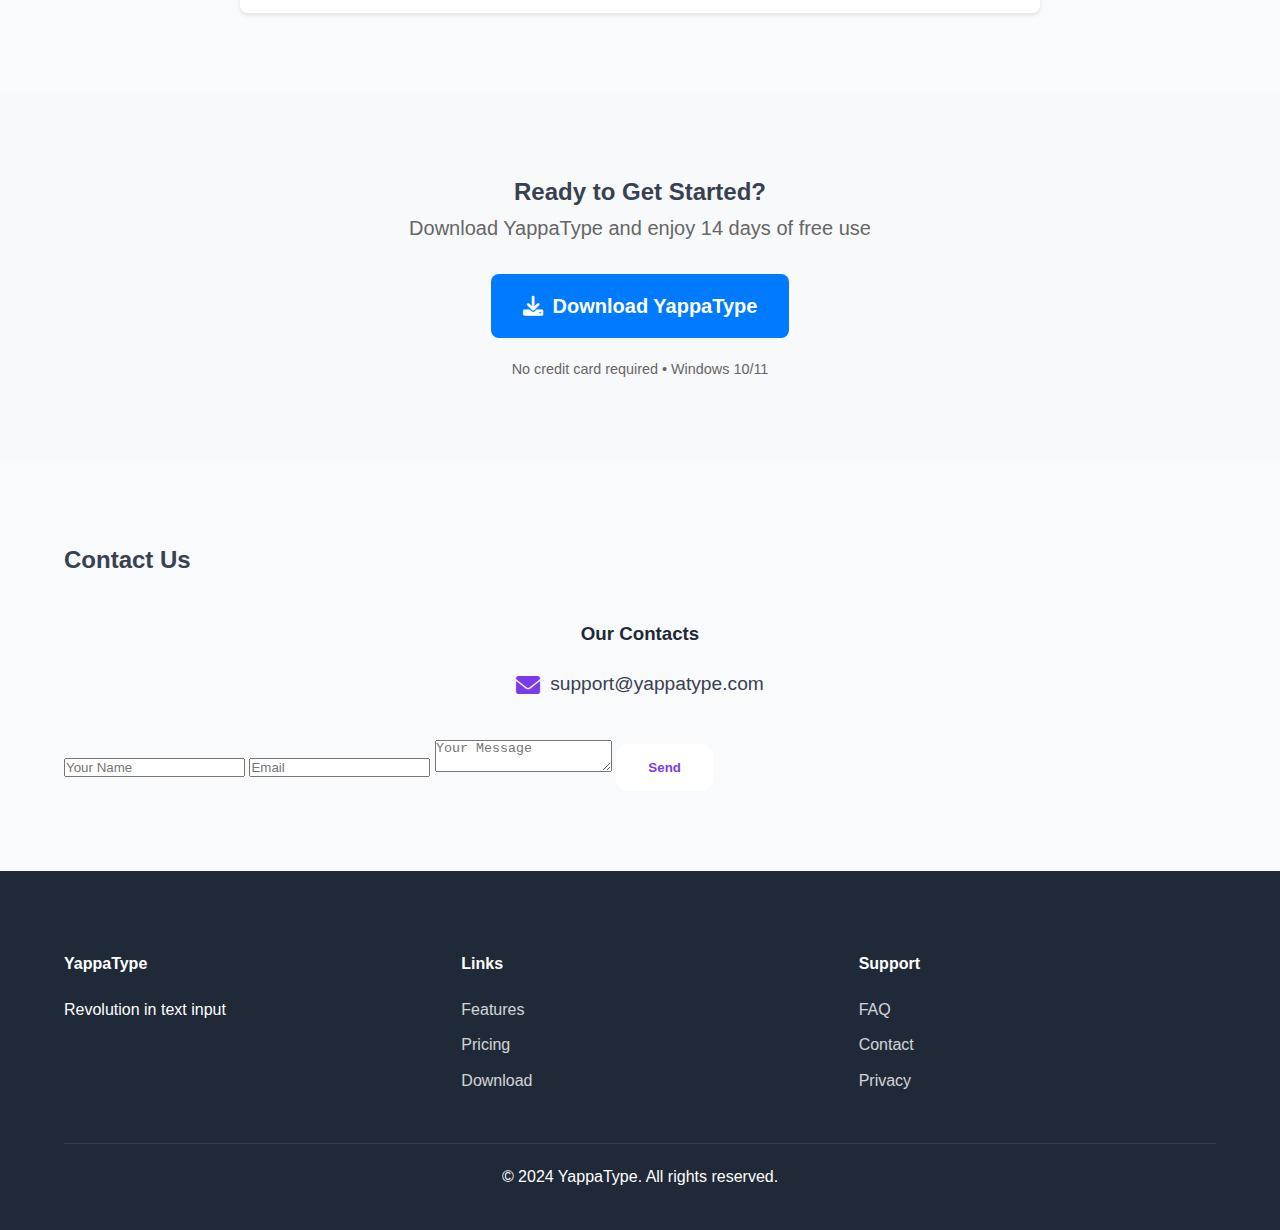
==== commit 23cfdc06: "Check 2" ====
--- a/index.html
+++ b/index.html
@@ -1,5 +1,5 @@
 <!DOCTYPE html>
-<html lang="ru">
+<html lang="eng">
 <head>
     <meta charset="UTF-8">
     <meta name="viewport" content="width=device-width, initial-scale=1.0">
@@ -26,8 +26,9 @@
             <ul class="nav-links">
                 <li><a href="#features">Features</a></li>
                 <li><a href="#how-it-works">How it works</a></li>
+                <li><a href="#pricing">Pricing</a></li>
                 <li><a href="#contact">Contact</a></li>
-                <li><a class="btn-primary mailchimp-trigger">Download</a></li>
+                <li><a href="#download" class="btn-primary">Download</a></li>
             </ul>
         </div>
     </nav>
@@ -39,7 +40,7 @@
                 <h1>Speak. Don't Type.</h1>
                 <p class="hero-subtitle">Transform your Windows PC into a powerful voice-to-text tool</p>
                 <div class="hero-buttons">
-                    <a class="btn-primary mailchimp-trigger">Download and Start Free Trial</a>
+                    <a href="#download" class="btn-primary">Download and Start Free Trial</a>
                 </div>
                 <p class="hero-note">14-day free trial • Windows 10/11 • No credit card required</p>
             </div>
@@ -166,7 +167,7 @@
             <h2>Ready to Get Started?</h2>
             <div class="download-content">
                 <p class="download-description">Download YappaType and enjoy 14 days of free use</p>
-                <a class="btn-download mailchimp-trigger">
+                <a href="#" class="btn-download">
                     <i class="fas fa-download"></i>
                     Download YappaType
                 </a>
@@ -179,9 +180,17 @@
     <section id="contact" class="contact">
         <div class="container">
             <h2>Contact Us</h2>
+            <div class="contact-grid">
                 <div class="contact-info">
                     <h3>Our Contacts</h3>
                     <p><i class="fas fa-envelope"></i> support@yappatype.com</p>
+                </div>
+                <form class="contact-form" id="contactForm" onsubmit="return handleSubmit(event)">
+                    <input type="text" name="name" placeholder="Your Name" required>
+                    <input type="email" name="email" placeholder="Email" required>
+                    <textarea name="message" placeholder="Your Message" required></textarea>
+                    <button type="submit" class="btn-primary">Send</button>
+                </form>
             </div>
         </div>
     </section>
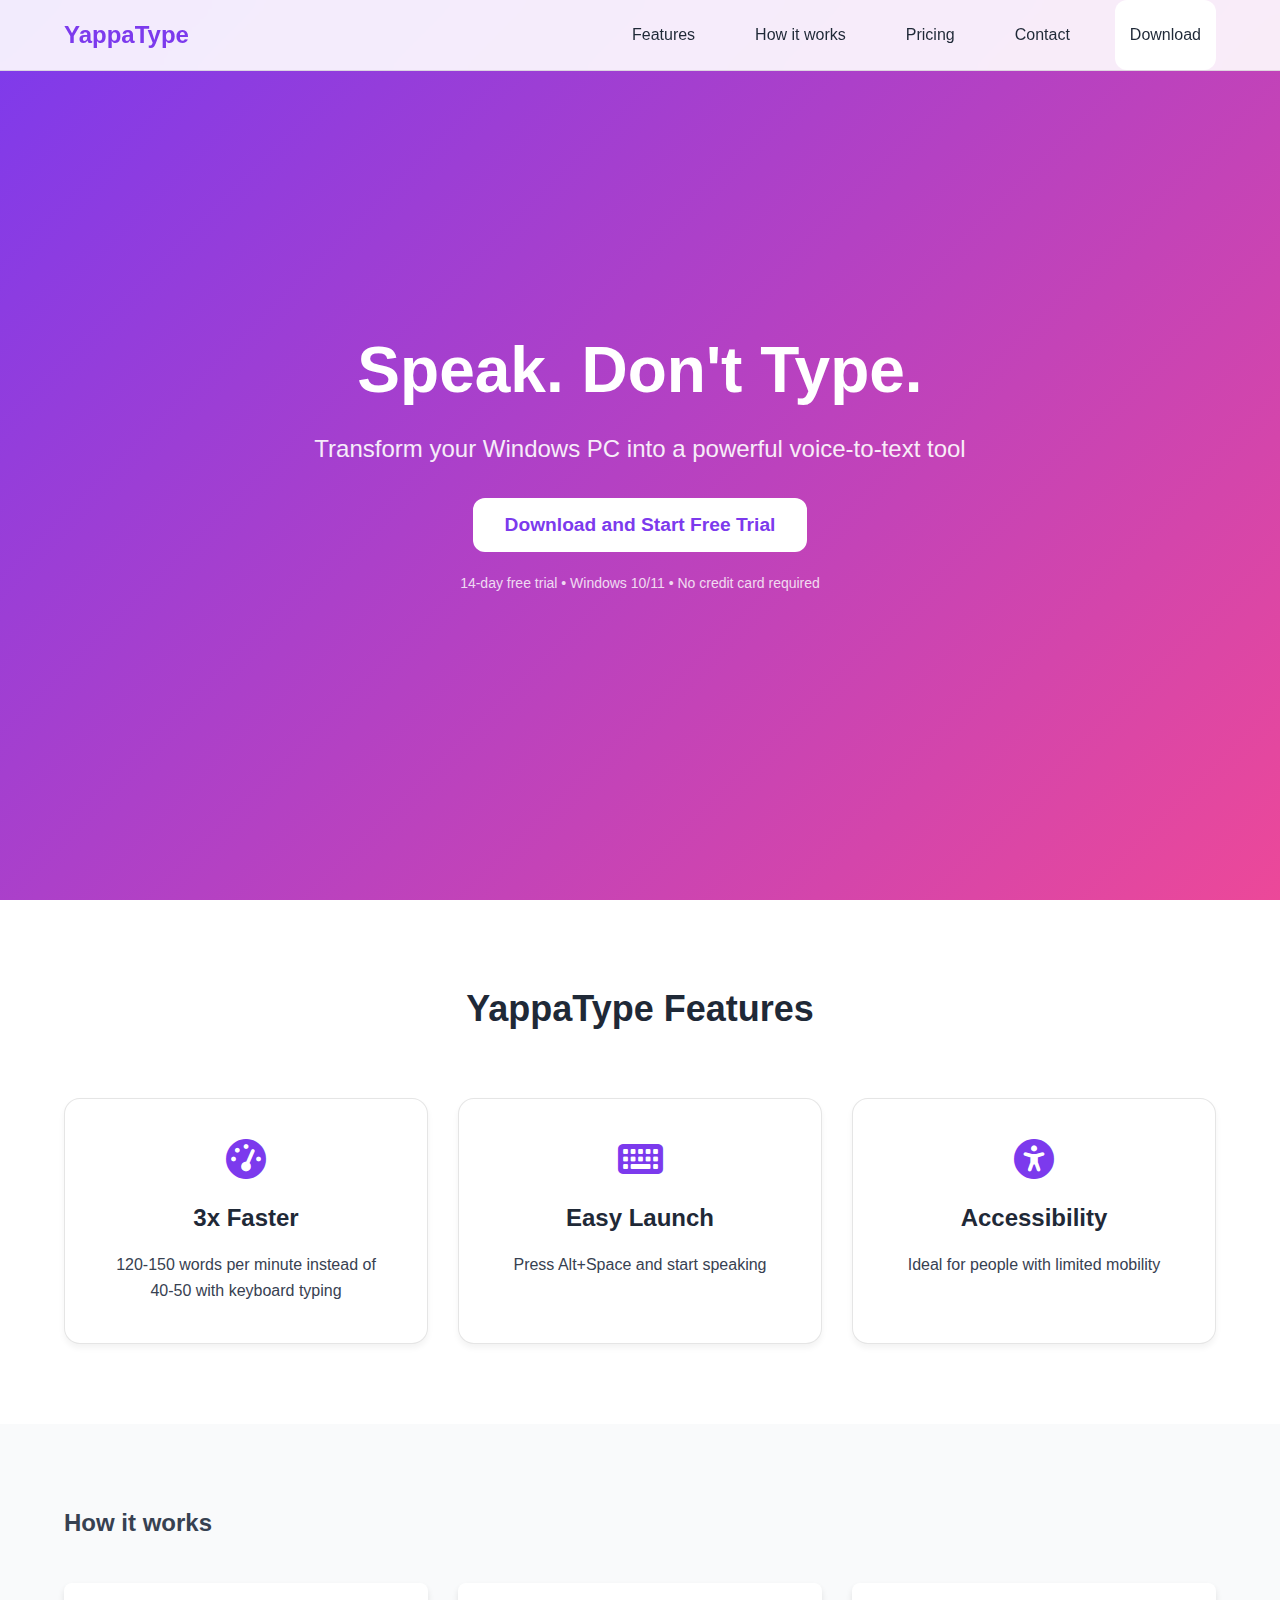
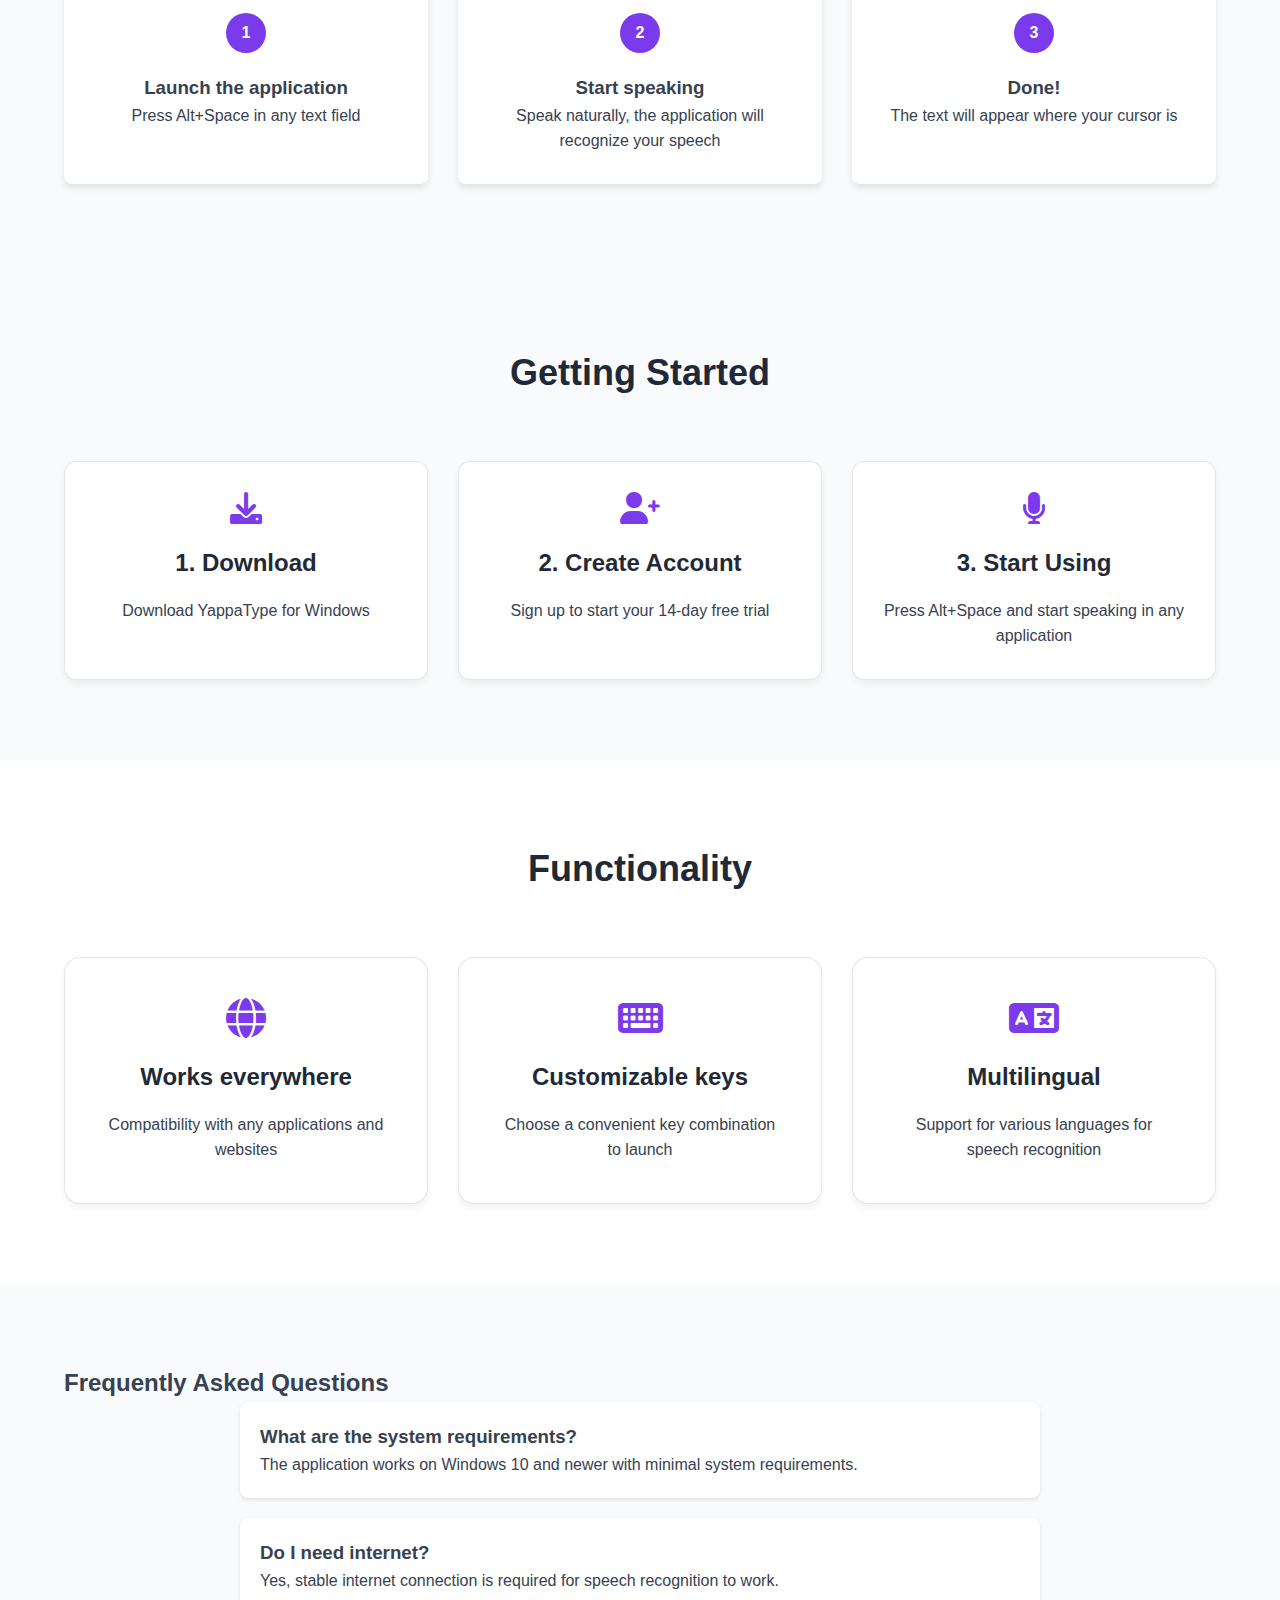
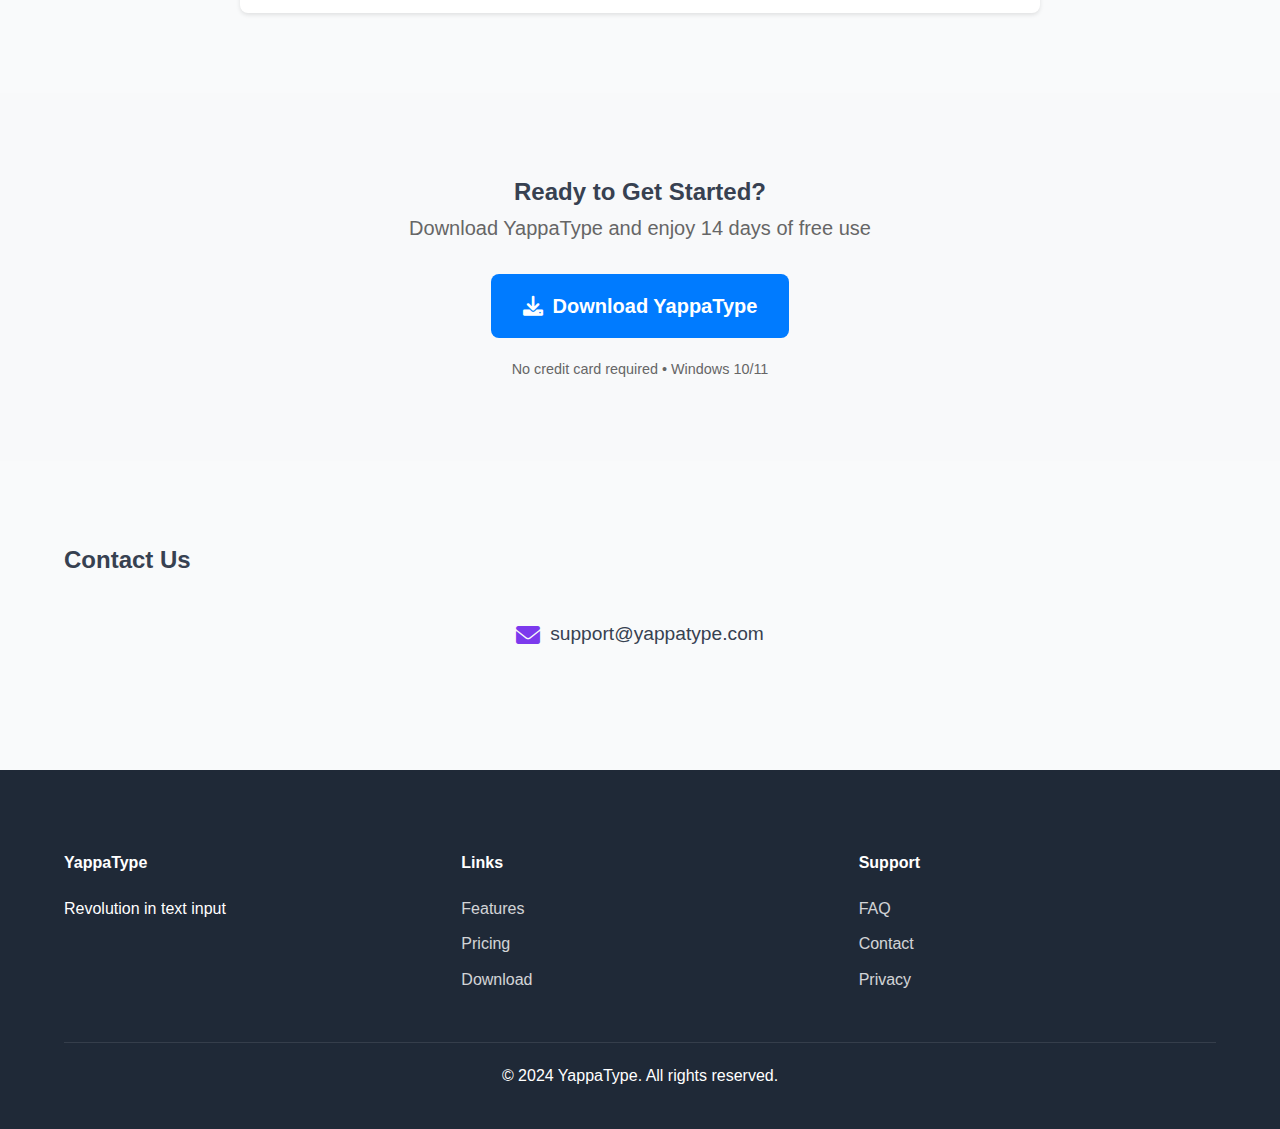
==== commit 90b3fc90: "MailChimp форму добавил как попап" ====
--- a/index.html
+++ b/index.html
@@ -14,9 +14,24 @@
         gtag('config', 'G-8GGR6K7P19');
     </script>
     <!-- Mailchimp script -->
-    <script id="mcjs">!function(c,h,i,m,p){m=c.createElement(h),p=c.getElementsByTagName(h)[0],m.async=1,m.src=i,p.parentNode.insertBefore(m,p)}(document,"script","https://chimpstatic.com/mcjs-connected/js/users/4c0f4b8046c5442b2335c4db5/1e502bd6ca6604b27fe45645d.js");</script>
+    <script id="mcjs">
+        window.mcPopupLoader = function() {
+            !function(c,h,i,m,p){
+                m=c.createElement(h),p=c.getElementsByTagName(h)[0],m.async=1,m.src=i,p.parentNode.insertBefore(m,p);
+                m.onload = function() {
+                    console.log('Mailchimp script loaded successfully');
+                };
+                m.onerror = function() {
+                    console.error('Failed to load Mailchimp script');
+                };
+            }(document,"script","https://chimpstatic.com/mcjs-connected/js/users/4c0f4b8046c5442b2335c4db5/1e502bd6ca6604b27fe45645d.js");
+        };
+        window.mcPopupLoader();
+    </script>
     <link rel="stylesheet" href="styles/main.css">
     <link rel="stylesheet" href="https://cdnjs.cloudflare.com/ajax/libs/font-awesome/6.0.0/css/all.min.css">
+    <!-- Подключаем наш скрипт -->
+    <script src="js/main.js" defer></script>
 </head>
 <body>
     <!-- Навигация -->
@@ -28,7 +43,7 @@
                 <li><a href="#how-it-works">How it works</a></li>
                 <li><a href="#pricing">Pricing</a></li>
                 <li><a href="#contact">Contact</a></li>
-                <li><a href="#download" class="btn-primary">Download</a></li>
+                <li><a class="btn-primary mailchimp-trigger">Download</a></li>
             </ul>
         </div>
     </nav>
@@ -40,7 +55,9 @@
                 <h1>Speak. Don't Type.</h1>
                 <p class="hero-subtitle">Transform your Windows PC into a powerful voice-to-text tool</p>
                 <div class="hero-buttons">
-                    <a href="#download" class="btn-primary">Download and Start Free Trial</a>
+                    <button class="btn-primary mailchimp-trigger">
+                        Download and Start Free Trial
+                    </button>
                 </div>
                 <p class="hero-note">14-day free trial • Windows 10/11 • No credit card required</p>
             </div>
@@ -167,7 +184,7 @@
             <h2>Ready to Get Started?</h2>
             <div class="download-content">
                 <p class="download-description">Download YappaType and enjoy 14 days of free use</p>
-                <a href="#" class="btn-download">
+                <a class="btn-download mailchimp-trigger">
                     <i class="fas fa-download"></i>
                     Download YappaType
                 </a>
@@ -182,15 +199,9 @@
             <h2>Contact Us</h2>
             <div class="contact-grid">
                 <div class="contact-info">
-                    <h3>Our Contacts</h3>
                     <p><i class="fas fa-envelope"></i> support@yappatype.com</p>
                 </div>
-                <form class="contact-form" id="contactForm" onsubmit="return handleSubmit(event)">
-                    <input type="text" name="name" placeholder="Your Name" required>
-                    <input type="email" name="email" placeholder="Email" required>
-                    <textarea name="message" placeholder="Your Message" required></textarea>
-                    <button type="submit" class="btn-primary">Send</button>
-                </form>
+
             </div>
         </div>
     </section>
@@ -227,6 +238,31 @@
     </footer>
 
     <!-- Добавляем перед закрывающим тегом body -->
-    <script src="js/main.js"></script>
+    <div id="customPopup" class="custom-popup">
+        <div class="popup-content">
+            <span class="close-popup">&times;</span>
+            <div id="mc_embed_signup">
+                <form action="https://yappatype.us7.list-manage.com/subscribe/post?u=4c0f4b8046c5442b2335c4db5&amp;id=f10c943b2c&amp;f_id=0055fae0f0" method="post" id="mc-embedded-subscribe-form" name="mc-embedded-subscribe-form" class="validate" target="_blank">
+                    <div id="mc_embed_signup_scroll">
+                        <h2>We will send you a link to download your version of the product via email.</h2>
+                        <div class="mc-field-group">
+                            <label for="mce-EMAIL">Email Address <span class="asterisk">*</span></label>
+                            <input type="email" name="EMAIL" class="required email" id="mce-EMAIL" required>
+                        </div>
+                        <div id="mce-responses" class="clear foot">
+                            <div class="response" id="mce-error-response" style="display: none;"></div>
+                            <div class="response" id="mce-success-response" style="display: none;"></div>
+                        </div>
+                        <div aria-hidden="true" style="position: absolute; left: -5000px;">
+                            <input type="text" name="b_4c0f4b8046c5442b2335c4db5_f10c943b2c" tabindex="-1" value="">
+                        </div>
+                        <div class="clear foot">
+                            <input type="submit" name="subscribe" id="mc-embedded-subscribe" class="button" value="Get Download Link">
+                        </div>
+                    </div>
+                </form>
+            </div>
+        </div>
+    </div>
 </body>
 </html> --- a/styles/main.css
+++ b/styles/main.css
@@ -97,7 +97,8 @@
     left: 0;
     right: 0;
     bottom: 0;
-    background: url('pattern.svg') repeat;
+    /* Закомментируем или удалим background с pattern.svg */
+    /* background: url('pattern.svg') repeat; */
     opacity: 0.1;
 }
 
@@ -651,4 +652,119 @@
     color: #666;
     font-size: 0.9rem;
 }
+
+/* Стили для кастомного попапа */
+.custom-popup {
+    display: none;
+    position: fixed;
+    top: 0;
+    left: 0;
+    width: 100%;
+    height: 100%;
+    background: rgba(0, 0, 0, 0.7);
+    z-index: 1000;
+    justify-content: center;
+    align-items: center;
+}
+
+.popup-content {
+    background: #fff;
+    padding: 40px;
+    border-radius: 16px;
+    position: relative;
+    width: 90%;
+    max-width: 600px;
+    box-shadow: 0 4px 20px rgba(0, 0, 0, 0.2);
+}
+
+.close-popup {
+    position: absolute;
+    right: 20px;
+    top: 20px;
+    font-size: 28px;
+    cursor: pointer;
+    color: var(--text-color);
+    opacity: 0.5;
+    transition: opacity 0.3s ease;
+}
+
+.close-popup:hover {
+    opacity: 1;
+}
+
+/* Стили для формы Mailchimp */
+#mc_embed_signup {
+    background: #fff;
+    clear: left;
+    font: 14px Helvetica, Arial, sans-serif;
+    width: 100%;
+}
+
+#mc_embed_signup form {
+    padding: 0;
+}
+
+#mc_embed_signup h2 {
+    font-size: 24px;
+    margin-bottom: 20px;
+    color: var(--secondary-color);
+}
+
+#mc_embed_signup .mc-field-group {
+    margin-bottom: 20px;
+}
+
+#mc_embed_signup input[type="email"] {
+    width: 100%;
+    padding: 12px;
+    border: 1px solid rgba(0,0,0,0.1);
+    border-radius: 8px;
+    font-size: 16px;
+}
+
+#mc_embed_signup .button {
+    background: var(--primary-color);
+    color: white;
+    padding: 12px 24px;
+    border: none;
+    border-radius: 8px;
+    font-size: 16px;
+    cursor: pointer;
+    transition: background 0.3s ease;
+}
+
+#mc_embed_signup .button:hover {
+    background: var(--accent-color);
+}
+
+/* Обновляем стили для кнопок в hero секции */
+.hero-buttons .btn-primary {
+    display: inline-flex;
+    align-items: center;
+    justify-content: center;
+    padding: 16px 32px;
+    font-size: 1.2rem;
+    font-weight: 600;
+    color: var(--primary-color);
+    background: var(--white);
+    border-radius: 12px;
+    text-decoration: none;
+    cursor: pointer;
+    transition: all 0.3s ease;
+    border: none;
+    min-width: 200px;
+}
+
+.hero-buttons .btn-primary:hover {
+    transform: translateY(-2px);
+    box-shadow: 0 8px 16px rgba(255, 255, 255, 0.2);
+    background: var(--light-gray);
+    color: var(--accent-color);
+}
+
+/* Добавляем стили для всех кнопок с классом mailchimp-trigger */
+.mailchimp-trigger {
+    cursor: pointer;
+    user-select: none;
+}
  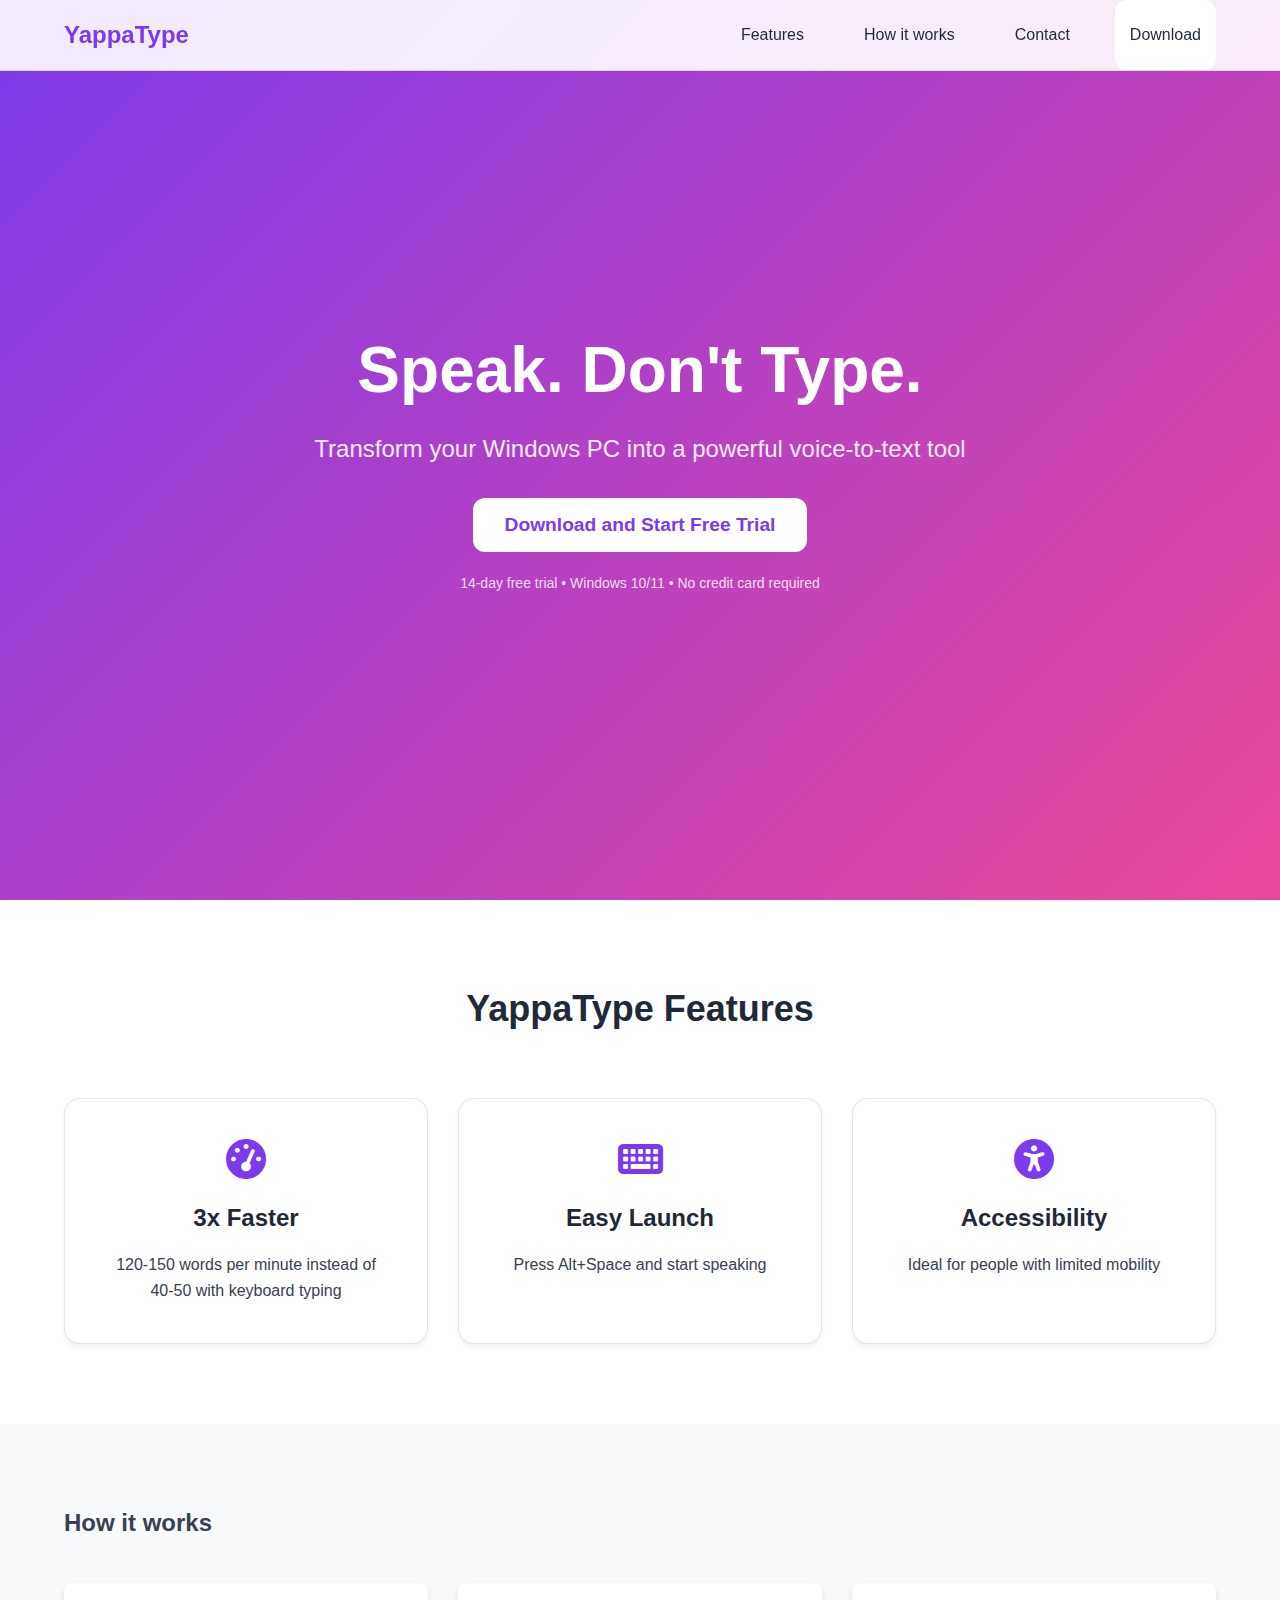
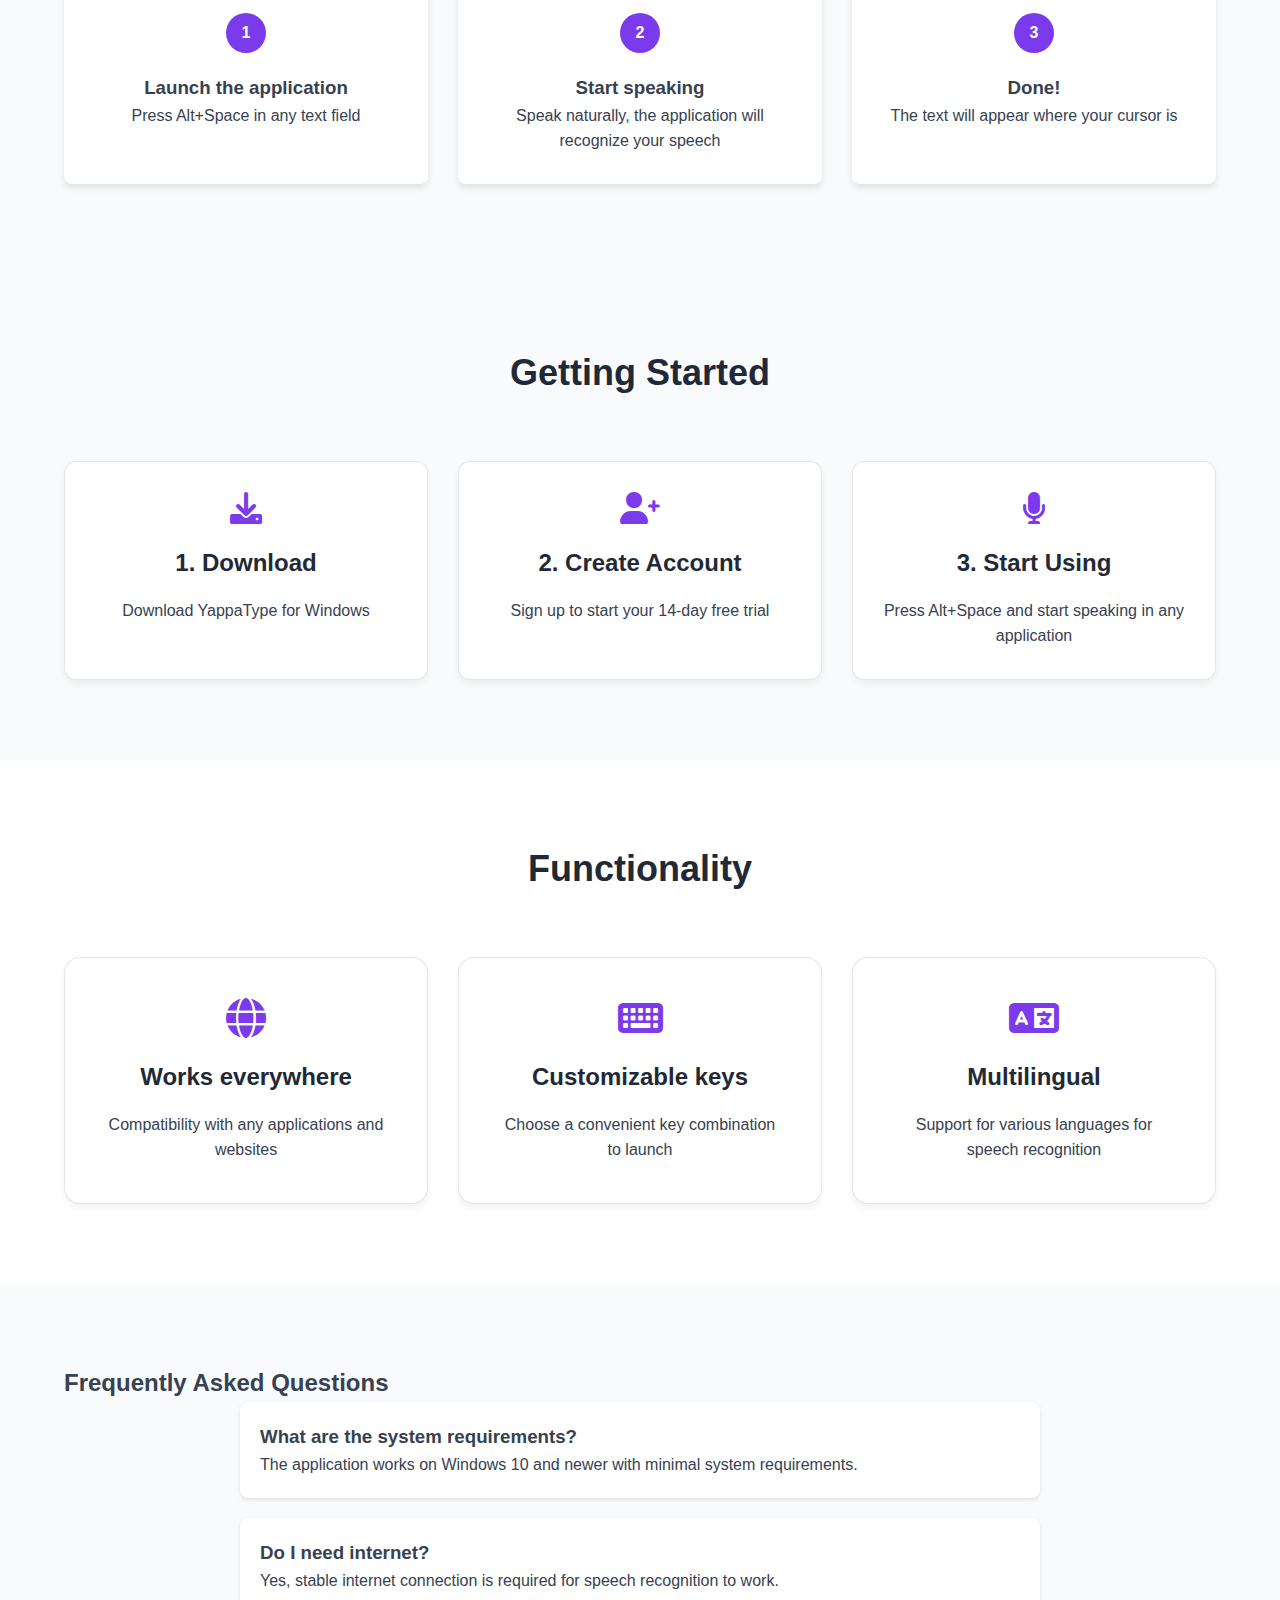
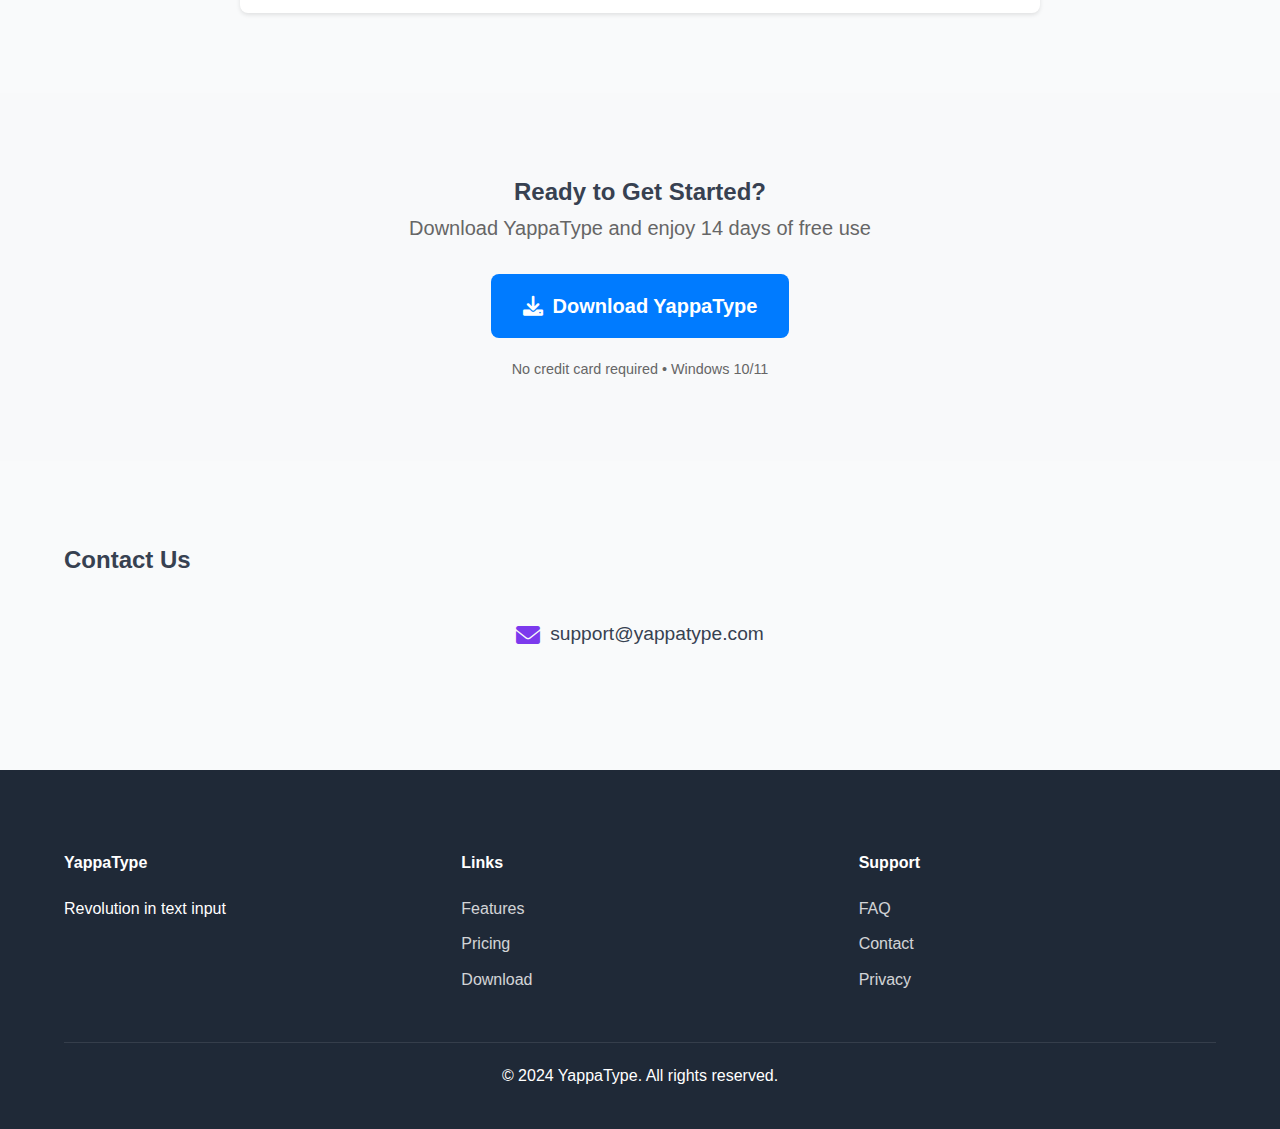
==== commit 0051e79f: "Merge branch 'main' into new-branch" ====
--- a/index.html
+++ b/index.html
@@ -41,7 +41,6 @@
             <ul class="nav-links">
                 <li><a href="#features">Features</a></li>
                 <li><a href="#how-it-works">How it works</a></li>
-                <li><a href="#pricing">Pricing</a></li>
                 <li><a href="#contact">Contact</a></li>
                 <li><a class="btn-primary mailchimp-trigger">Download</a></li>
             </ul>
--- a/styles/main.css
+++ b/styles/main.css
@@ -97,9 +97,8 @@
     left: 0;
     right: 0;
     bottom: 0;
-    /* Закомментируем или удалим background с pattern.svg */
-    /* background: url('pattern.svg') repeat; */
     opacity: 0.1;
+    pointer-events: none;
 }
 
 .hero .container {
@@ -141,6 +140,8 @@
     display: flex;
     justify-content: center;
     gap: 20px;
+    position: relative;
+    z-index: 2;
 }
 
 /* Кнопки */
@@ -739,6 +740,8 @@
 
 /* Обновляем стили для кнопок в hero секции */
 .hero-buttons .btn-primary {
+    position: relative;
+    z-index: 1;
     display: inline-flex;
     align-items: center;
     justify-content: center;
@@ -753,6 +756,7 @@
     transition: all 0.3s ease;
     border: none;
     min-width: 200px;
+    pointer-events: auto;
 }
 
 .hero-buttons .btn-primary:hover {
@@ -764,7 +768,8 @@
 
 /* Добавляем стили для всех кнопок с классом mailchimp-trigger */
 .mailchimp-trigger {
-    cursor: pointer;
+    cursor: pointer !important;
     user-select: none;
+    pointer-events: auto !important;
 }
  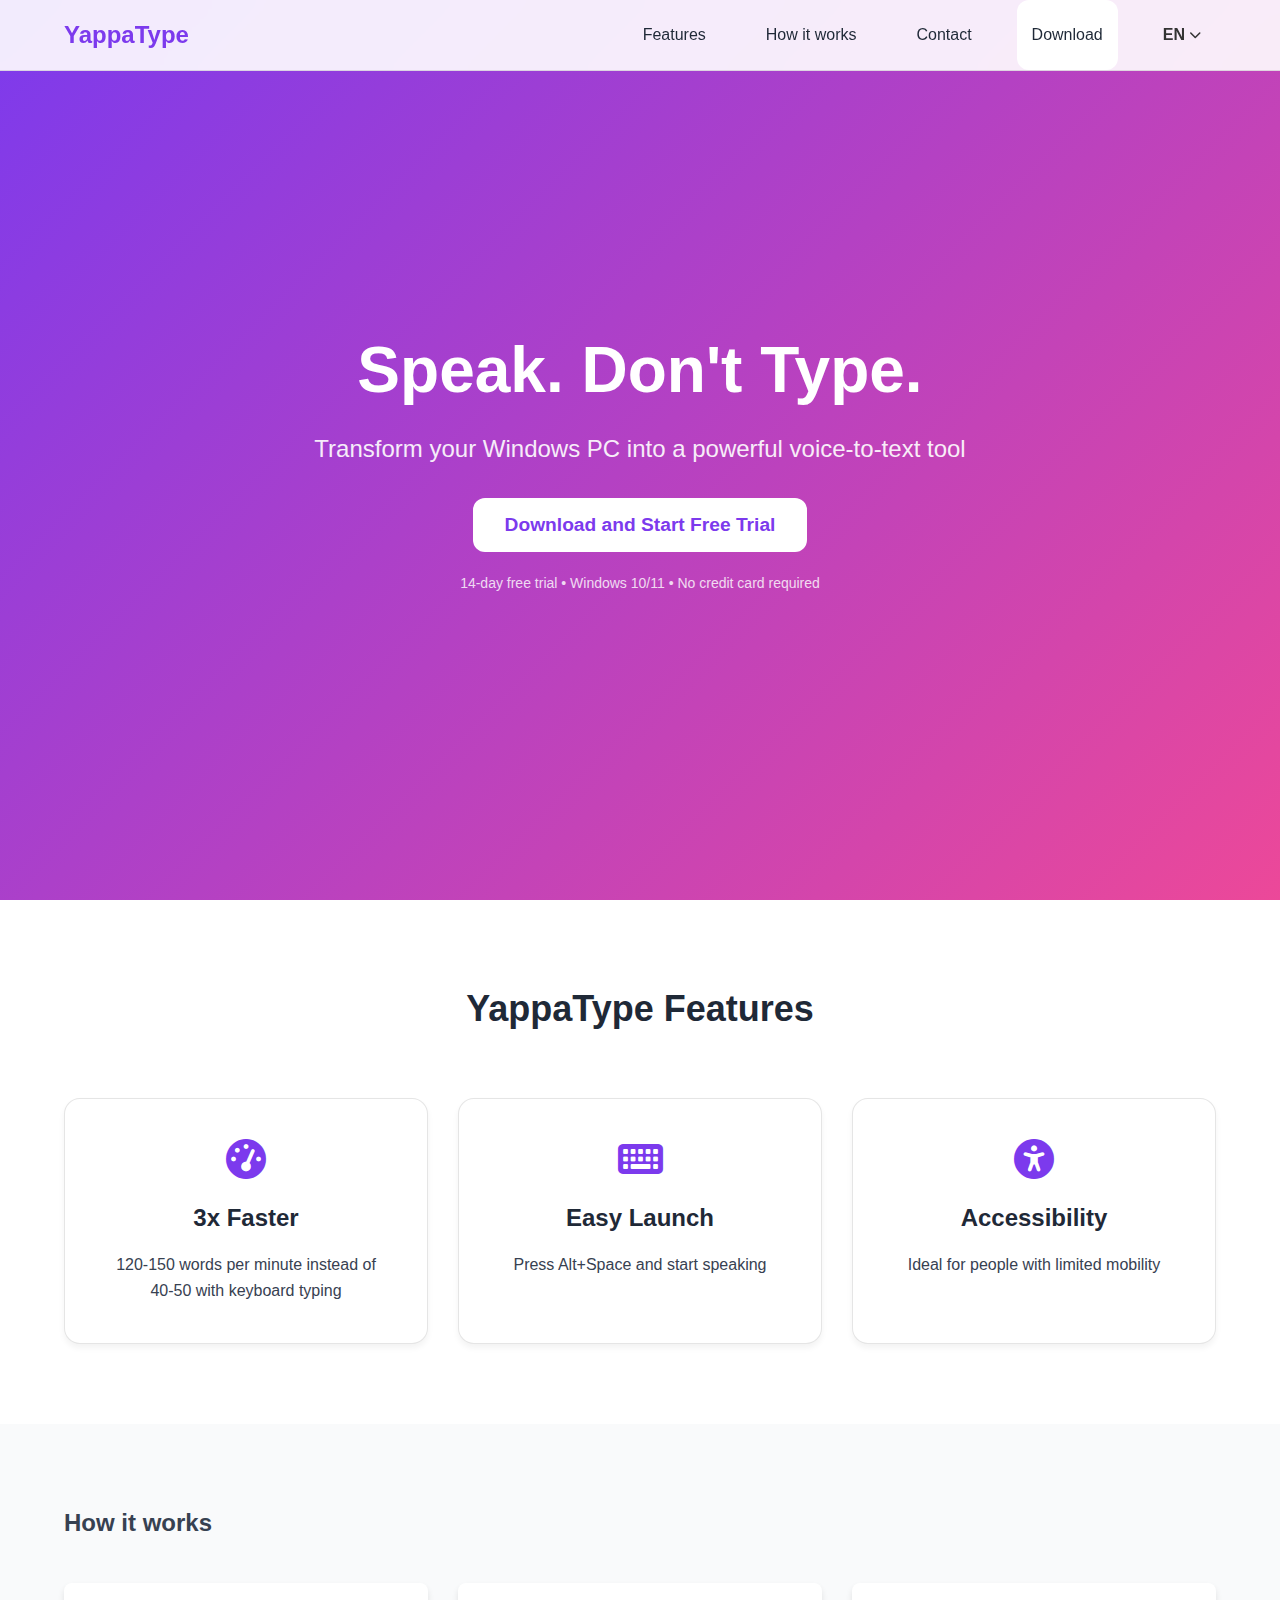
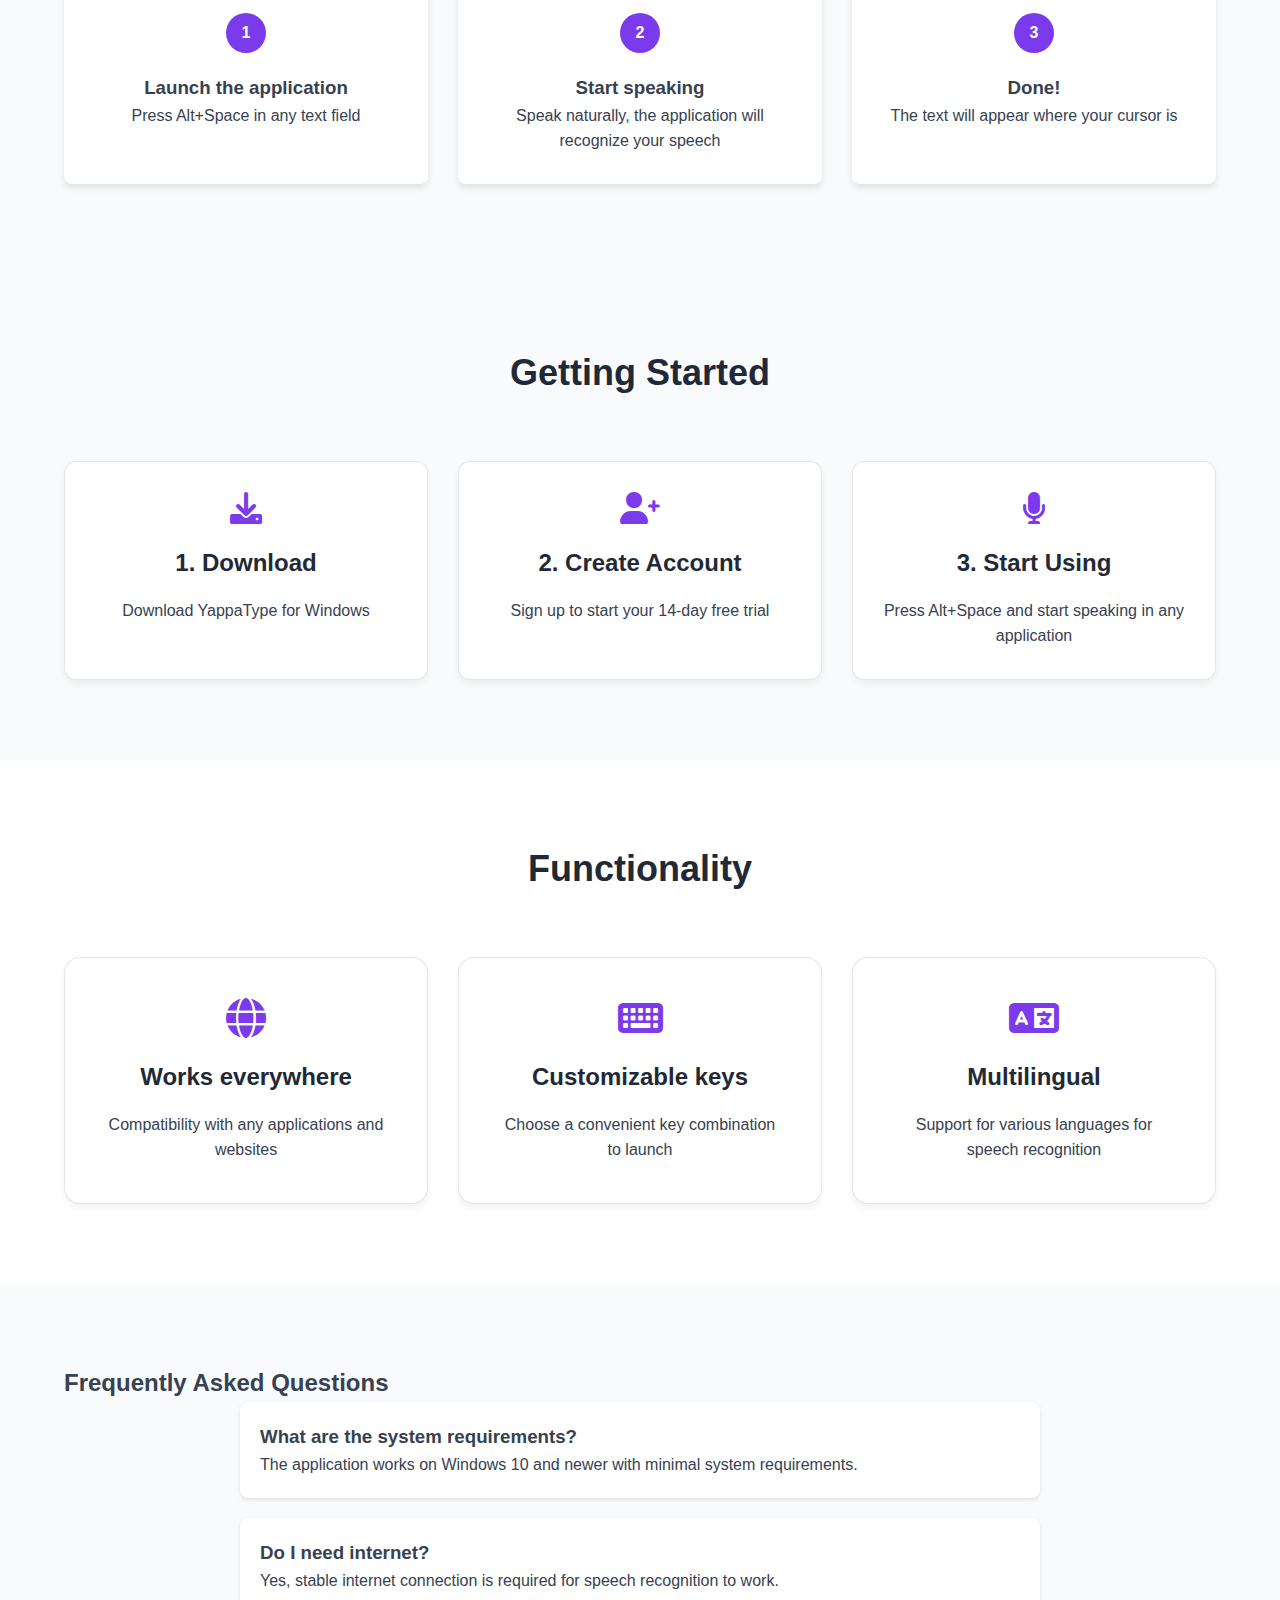
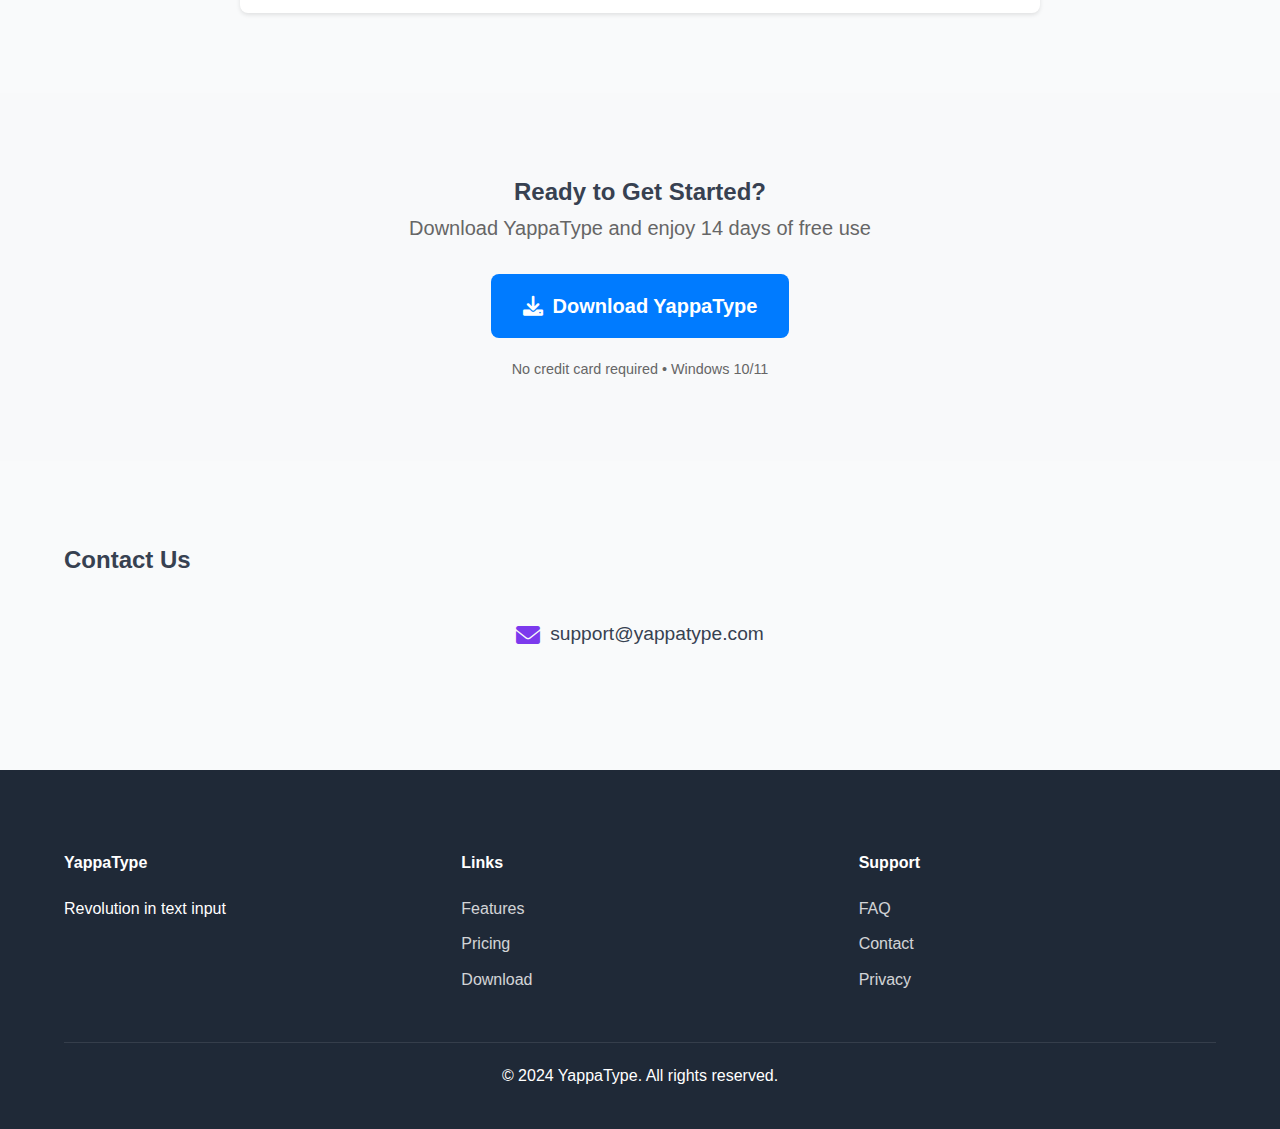
==== commit 592f48b8: "Добавил язык русский и выбор языка" ====
--- a/index.html
+++ b/index.html
@@ -1,266 +1,85 @@
 <!DOCTYPE html>
-<html lang="eng">
+<html>
 <head>
     <meta charset="UTF-8">
     <meta name="viewport" content="width=device-width, initial-scale=1.0">
-    <title>YappaType - Voice Text Input</title>
+    <title>YappaType - Redirecting</title>
     <!-- Google tag (gtag.js) -->
     <script async src="https://www.googletagmanager.com/gtag/js?id=G-8GGR6K7P19"></script>
     <script>
         window.dataLayer = window.dataLayer || [];
         function gtag(){dataLayer.push(arguments);}
         gtag('js', new Date());
-
         gtag('config', 'G-8GGR6K7P19');
     </script>
-    <!-- Mailchimp script -->
-    <script id="mcjs">
-        window.mcPopupLoader = function() {
-            !function(c,h,i,m,p){
-                m=c.createElement(h),p=c.getElementsByTagName(h)[0],m.async=1,m.src=i,p.parentNode.insertBefore(m,p);
-                m.onload = function() {
-                    console.log('Mailchimp script loaded successfully');
-                };
-                m.onerror = function() {
-                    console.error('Failed to load Mailchimp script');
-                };
-            }(document,"script","https://chimpstatic.com/mcjs-connected/js/users/4c0f4b8046c5442b2335c4db5/1e502bd6ca6604b27fe45645d.js");
-        };
-        window.mcPopupLoader();
+    <style>
+        body {
+            font-family: Arial, sans-serif;
+            display: flex;
+            justify-content: center;
+            align-items: center;
+            height: 100vh;
+            margin: 0;
+            background-color: #f5f5f5;
+        }
+        .container {
+            text-align: center;
+            padding: 2rem;
+            background: white;
+            border-radius: 8px;
+            box-shadow: 0 2px 10px rgba(0,0,0,0.1);
+        }
+        .language-switcher {
+            margin-top: 30px;
+            display: flex;
+            justify-content: center;
+            gap: 20px;
+        }
+        .language-option {
+            display: inline-block;
+            padding: 10px 20px;
+            background-color: #f5f5f5;
+            border-radius: 5px;
+            text-decoration: none;
+            color: #333;
+            font-weight: bold;
+            transition: all 0.2s ease;
+        }
+        .language-option:hover {
+            background-color: #e1e1e1;
+        }
+    </style>
+    <!-- Редирект на основе языка браузера -->
+    <script>
+        // Функция для перенаправления на основе языка
+        function redirectToLanguage() {
+            // Получаем язык пользователя
+            var userLang = navigator.language || navigator.userLanguage;
+            userLang = userLang.toLowerCase().substring(0, 2);
+            
+            // Перенаправляем в зависимости от языка
+            if (userLang === 'ru') {
+                window.location.href = 'ru/';
+            } else {
+                // По умолчанию английский
+                window.location.href = 'en/';
+            }
+        }
+        
+        // Проверяем, было ли ручное перенаправление (если пользователь уже выбирал язык)
+        if (!sessionStorage.getItem('languageSelected')) {
+            // Запускаем редирект после загрузки страницы
+            window.onload = redirectToLanguage;
+        }
     </script>
-    <link rel="stylesheet" href="styles/main.css">
-    <link rel="stylesheet" href="https://cdnjs.cloudflare.com/ajax/libs/font-awesome/6.0.0/css/all.min.css">
-    <!-- Подключаем наш скрипт -->
-    <script src="js/main.js" defer></script>
 </head>
 <body>
-    <!-- Навигация -->
-    <nav class="navbar">
-        <div class="container">
-            <div class="logo">YappaType</div>
-            <ul class="nav-links">
-                <li><a href="#features">Features</a></li>
-                <li><a href="#how-it-works">How it works</a></li>
-                <li><a href="#contact">Contact</a></li>
-                <li><a class="btn-primary mailchimp-trigger">Download</a></li>
-            </ul>
-        </div>
-    </nav>
-
-    <!-- Главный экран -->
-    <header class="hero">
-        <div class="container">
-            <div class="hero-content">
-                <h1>Speak. Don't Type.</h1>
-                <p class="hero-subtitle">Transform your Windows PC into a powerful voice-to-text tool</p>
-                <div class="hero-buttons">
-                    <button class="btn-primary mailchimp-trigger">
-                        Download and Start Free Trial
-                    </button>
-                </div>
-                <p class="hero-note">14-day free trial • Windows 10/11 • No credit card required</p>
-            </div>
-        </div>
-    </header>
-
-    <!-- Секция преимуществ -->
-    <section id="features" class="features">
-        <div class="container">
-            <h2>YappaType Features</h2>
-            <div class="features-grid">
-                <div class="feature-card">
-                    <i class="fas fa-tachometer-alt"></i>
-                    <h3>3x Faster</h3>
-                    <p>120-150 words per minute instead of 40-50 with keyboard typing</p>
-                </div>
-                <div class="feature-card">
-                    <i class="fas fa-keyboard"></i>
-                    <h3>Easy Launch</h3>
-                    <p>Press Alt+Space and start speaking</p>
-                </div>
-                <div class="feature-card">
-                    <i class="fas fa-universal-access"></i>
-                    <h3>Accessibility</h3>
-                    <p>Ideal for people with limited mobility</p>
-                </div>
-            </div>
-        </div>
-    </section>
-
-    <!-- Как это работает -->
-    <section id="how-it-works" class="how-it-works">
-        <div class="container">
-            <h2>How it works</h2>
-            <div class="steps-container">
-                <div class="step">
-                    <div class="step-number">1</div>
-                    <h3>Launch the application</h3>
-                    <p>Press Alt+Space in any text field</p>
-                </div>
-                <div class="step">
-                    <div class="step-number">2</div>
-                    <h3>Start speaking</h3>
-                    <p>Speak naturally, the application will recognize your speech</p>
-                </div>
-                <div class="step">
-                    <div class="step-number">3</div>
-                    <h3>Done!</h3>
-                    <p>The text will appear where your cursor is</p>
-                </div>
-            </div>
-        </div>
-    </section>
-
-    <!-- Добавляем после секции How it works -->
-    <section id="installation" class="installation">
-        <div class="container">
-            <h2>Getting Started</h2>
-            <div class="installation-steps">
-                <div class="installation-step">
-                    <i class="fas fa-download"></i>
-                    <h3>1. Download</h3>
-                    <p>Download YappaType for Windows</p>
-                </div>
-                <div class="installation-step">
-                    <i class="fas fa-user-plus"></i>
-                    <h3>2. Create Account</h3>
-                    <p>Sign up to start your 14-day free trial</p>
-                </div>
-                <div class="installation-step">
-                    <i class="fas fa-microphone"></i>
-                    <h3>3. Start Using</h3>
-                    <p>Press Alt+Space and start speaking in any application</p>
-                </div>
-            </div>
-        </div>
-    </section>
-
-    <!-- Функциональность -->
-    <section id="functionality" class="functionality">
-        <div class="container">
-            <h2>Functionality</h2>
-            <div class="features-grid">
-                <div class="feature-card">
-                    <i class="fas fa-globe"></i>
-                    <h3>Works everywhere</h3>
-                    <p>Compatibility with any applications and websites</p>
-                </div>
-                <div class="feature-card">
-                    <i class="fas fa-keyboard"></i>
-                    <h3>Customizable keys</h3>
-                    <p>Choose a convenient key combination to launch</p>
-                </div>
-                <div class="feature-card">
-                    <i class="fas fa-language"></i>
-                    <h3>Multilingual</h3>
-                    <p>Support for various languages for speech recognition</p>
-                </div>
-            </div>
-        </div>
-    </section>
-
-    <!-- FAQ -->
-    <section id="faq" class="faq">
-        <div class="container">
-            <h2>Frequently Asked Questions</h2>
-            <div class="faq-grid">
-                <div class="faq-item">
-                    <h3>What are the system requirements?</h3>
-                    <p>The application works on Windows 10 and newer with minimal system requirements.</p>
-                </div>
-                <div class="faq-item">
-                    <h3>Do I need internet?</h3>
-                    <p>Yes, stable internet connection is required for speech recognition to work.</p>
-                </div>
-                <!-- Добавьте больше вопросов -->
-            </div>
-        </div>
-    </section>
-
-    <!-- Убираем секцию pricing и заменяем на download -->
-    <section id="download" class="download">
-        <div class="container">
-            <h2>Ready to Get Started?</h2>
-            <div class="download-content">
-                <p class="download-description">Download YappaType and enjoy 14 days of free use</p>
-                <a class="btn-download mailchimp-trigger">
-                    <i class="fas fa-download"></i>
-                    Download YappaType
-                </a>
-                <p class="download-note">No credit card required • Windows 10/11</p>
-            </div>
-        </div>
-    </section>
-
-    <!-- Контакты -->
-    <section id="contact" class="contact">
-        <div class="container">
-            <h2>Contact Us</h2>
-            <div class="contact-grid">
-                <div class="contact-info">
-                    <p><i class="fas fa-envelope"></i> support@yappatype.com</p>
-                </div>
-
-            </div>
-        </div>
-    </section>
-
-    <!-- Footer -->
-    <footer class="footer">
-        <div class="container">
-            <div class="footer-grid">
-                <div class="footer-col">
-                    <h4>YappaType</h4>
-                    <p>Revolution in text input</p>
-                </div>
-                <div class="footer-col">
-                    <h4>Links</h4>
-                    <ul>
-                        <li><a href="#features">Features</a></li>
-                        <li><a href="#pricing">Pricing</a></li>
-                        <li><a href="#download">Download</a></li>
-                    </ul>
-                </div>
-                <div class="footer-col">
-                    <h4>Support</h4>
-                    <ul>
-                        <li><a href="#faq">FAQ</a></li>
-                        <li><a href="#contact">Contact</a></li>
-                        <li><a href="#privacy">Privacy</a></li>
-                    </ul>
-                </div>
-            </div>
-            <div class="footer-bottom">
-                <p>&copy; 2024 YappaType. All rights reserved.</p>
-            </div>
-        </div>
-    </footer>
-
-    <!-- Добавляем перед закрывающим тегом body -->
-    <div id="customPopup" class="custom-popup">
-        <div class="popup-content">
-            <span class="close-popup">&times;</span>
-            <div id="mc_embed_signup">
-                <form action="https://yappatype.us7.list-manage.com/subscribe/post?u=4c0f4b8046c5442b2335c4db5&amp;id=f10c943b2c&amp;f_id=0055fae0f0" method="post" id="mc-embedded-subscribe-form" name="mc-embedded-subscribe-form" class="validate" target="_blank">
-                    <div id="mc_embed_signup_scroll">
-                        <h2>We will send you a link to download your version of the product via email.</h2>
-                        <div class="mc-field-group">
-                            <label for="mce-EMAIL">Email Address <span class="asterisk">*</span></label>
-                            <input type="email" name="EMAIL" class="required email" id="mce-EMAIL" required>
-                        </div>
-                        <div id="mce-responses" class="clear foot">
-                            <div class="response" id="mce-error-response" style="display: none;"></div>
-                            <div class="response" id="mce-success-response" style="display: none;"></div>
-                        </div>
-                        <div aria-hidden="true" style="position: absolute; left: -5000px;">
-                            <input type="text" name="b_4c0f4b8046c5442b2335c4db5_f10c943b2c" tabindex="-1" value="">
-                        </div>
-                        <div class="clear foot">
-                            <input type="submit" name="subscribe" id="mc-embedded-subscribe" class="button" value="Get Download Link">
-                        </div>
-                    </div>
-                </form>
-            </div>
+    <div class="container">
+        <h1>YappaType</h1>
+        <p>Redirecting to the appropriate language version...</p>
+        <div class="language-switcher">
+            <a href="en/" class="language-option" onclick="sessionStorage.setItem('languageSelected', 'true');">EN</a>
+            <a href="ru/" class="language-option" onclick="sessionStorage.setItem('languageSelected', 'true');">RU</a>
         </div>
     </div>
 </body>
